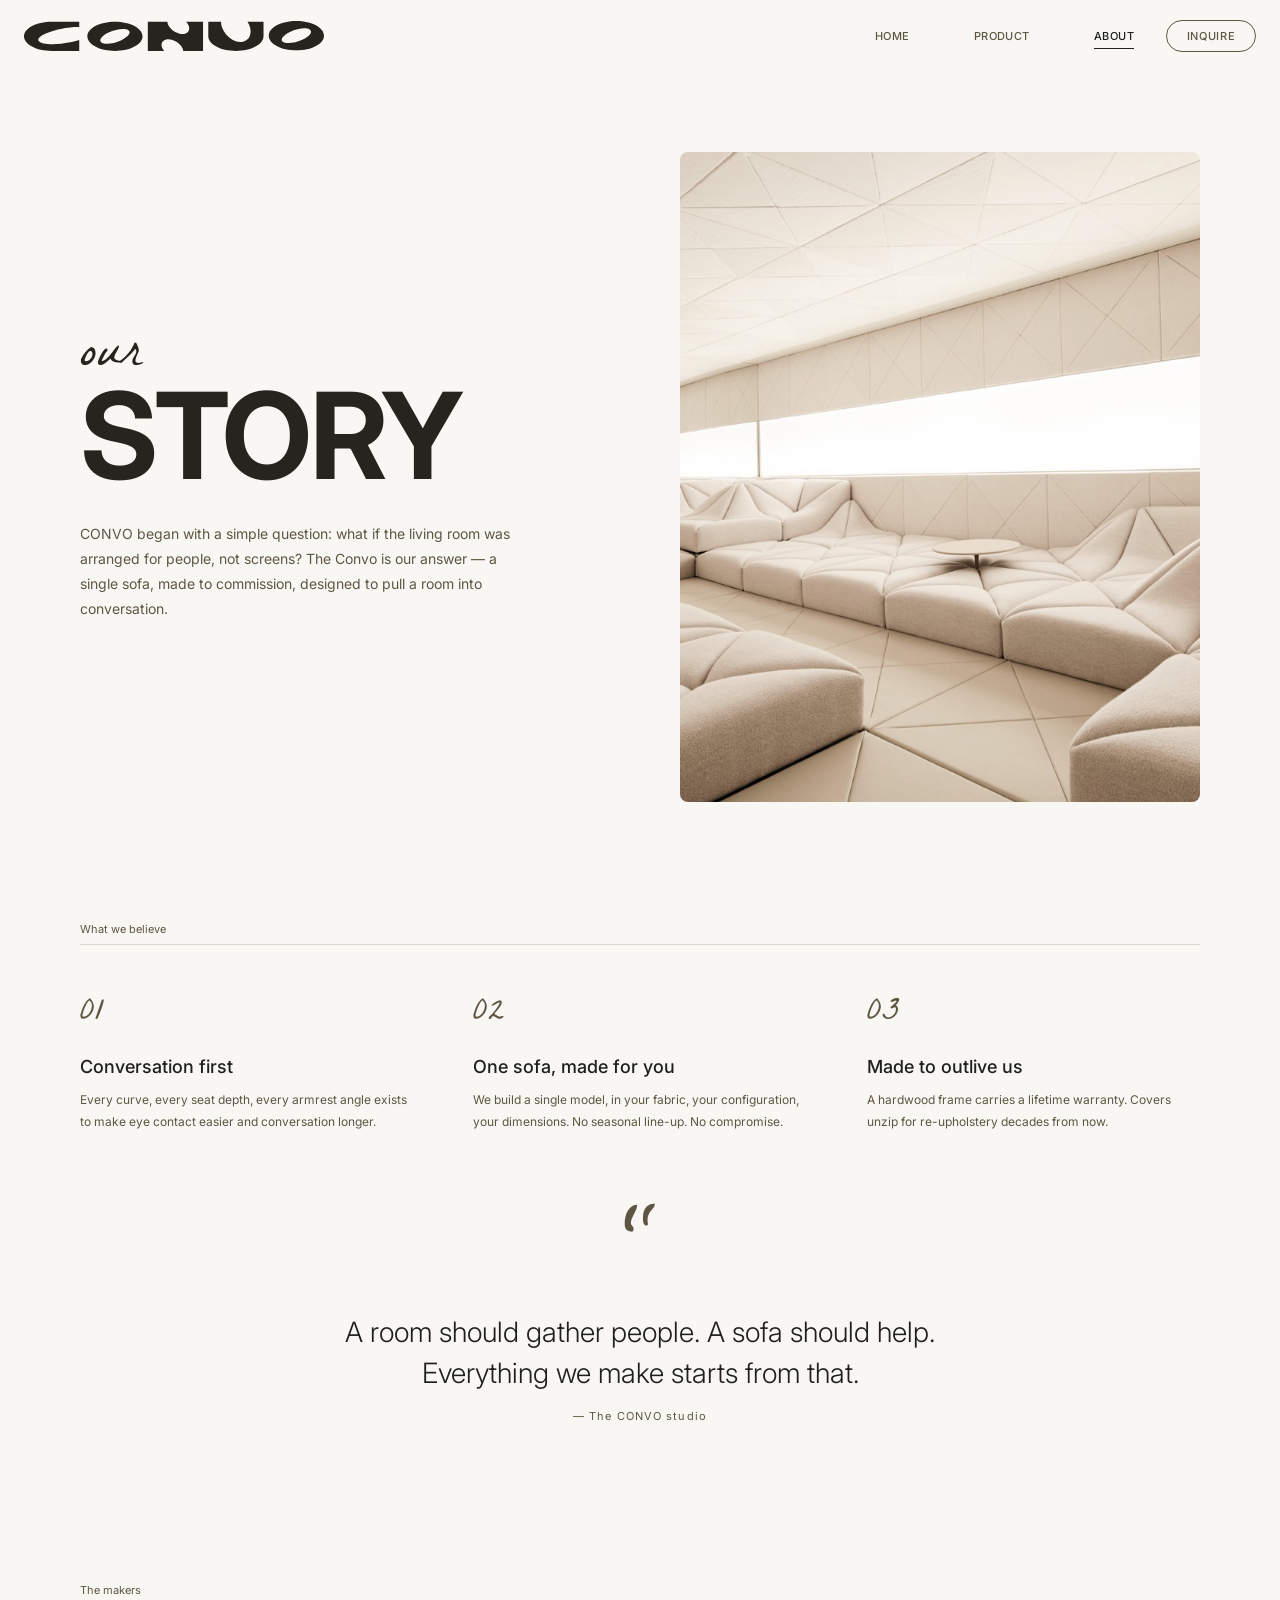
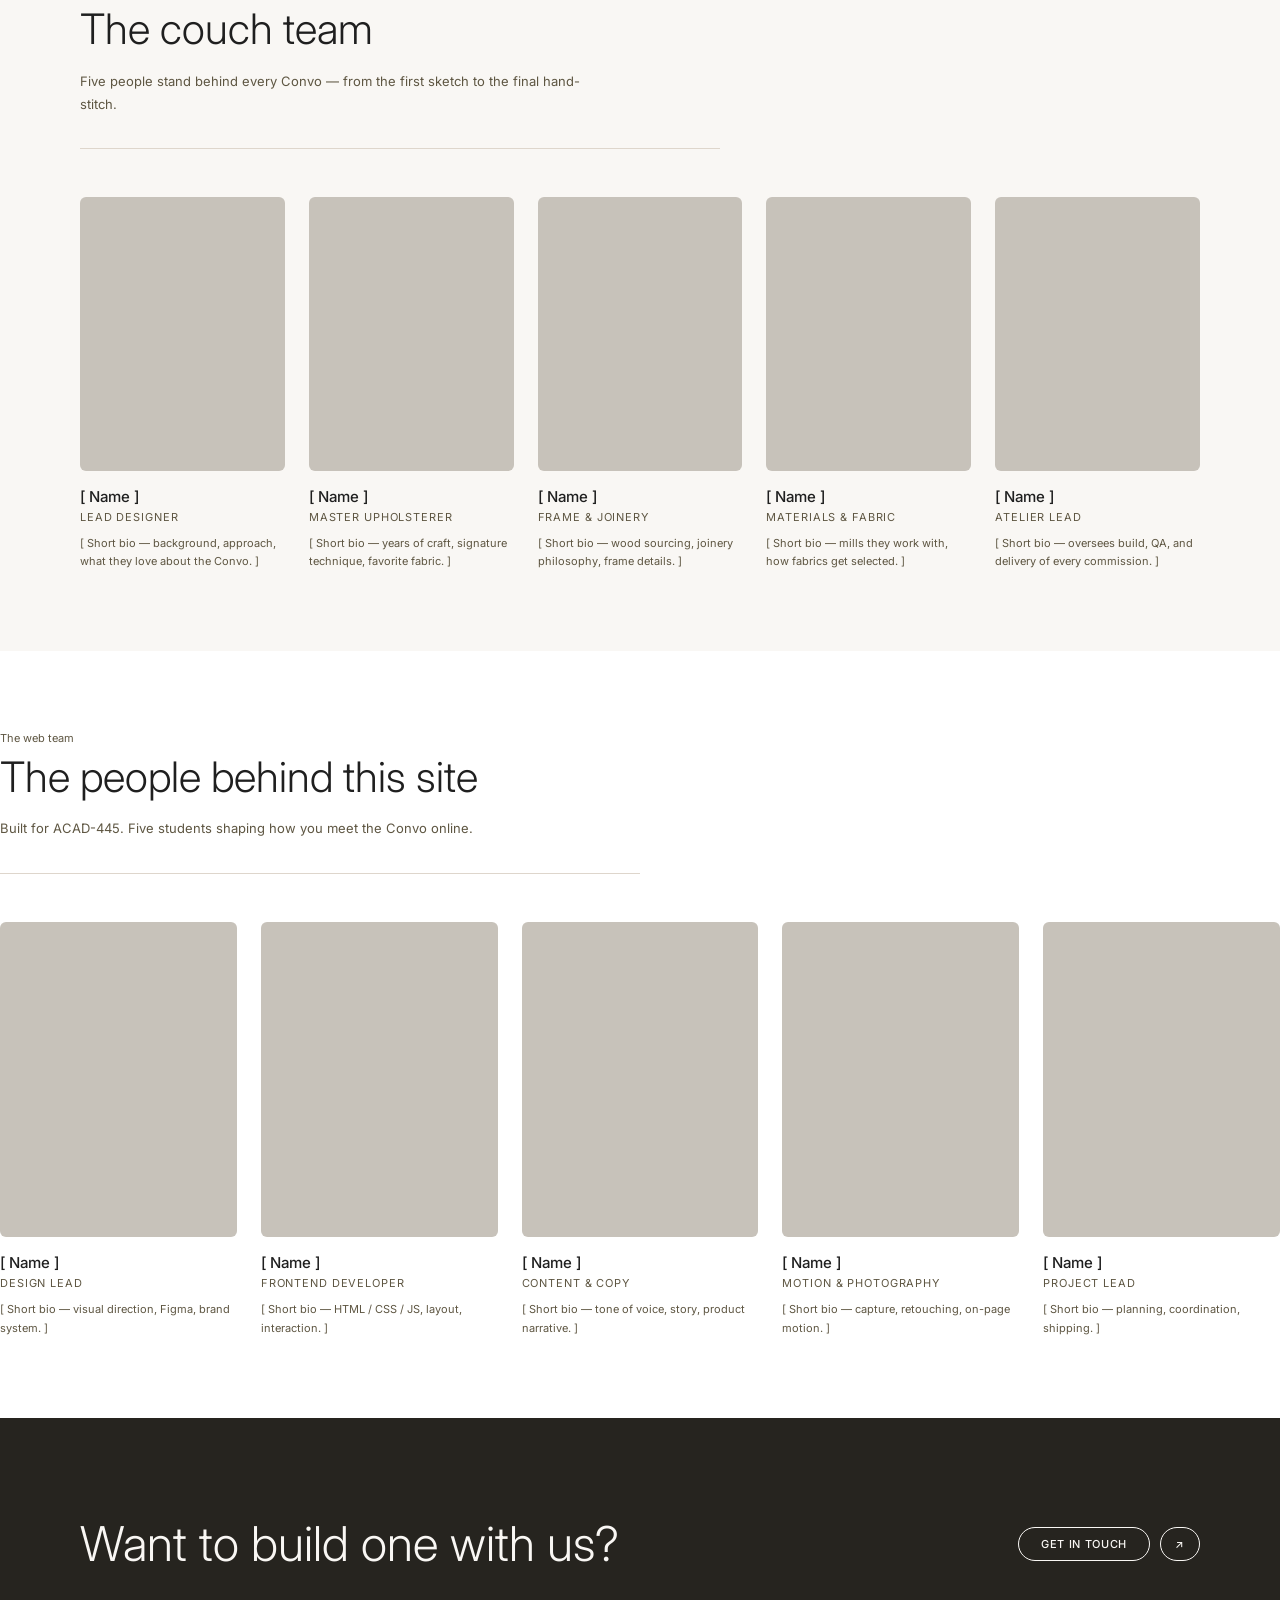
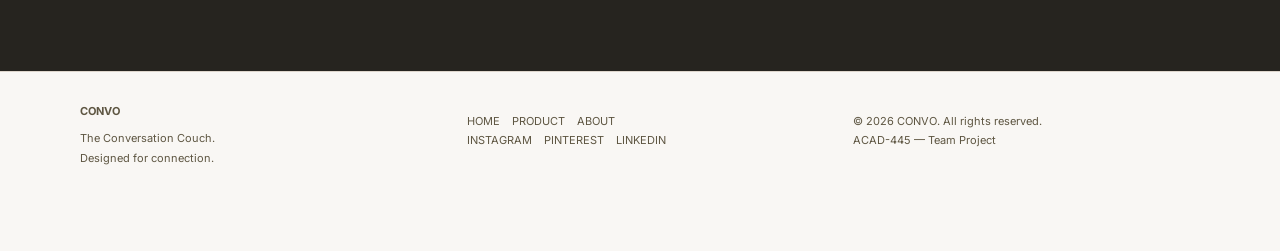
==== about.html @ 3b3cce74 "v1 of Convo website Version 1 of convo couch website. Currently using place holder images and 3d mod" ====
<!DOCTYPE html>
<html lang="en">
  <head>
    <meta charset="UTF-8" />
    <meta name="viewport" content="width=device-width, initial-scale=1.0" />
    <title>CONVO — About</title>
    <link rel="preconnect" href="https://fonts.googleapis.com" />
    <link rel="preconnect" href="https://fonts.gstatic.com" crossorigin />
    <link
      href="https://fonts.googleapis.com/css2?family=Inter:wght@300;400;500;700&family=La+Belle+Aurore&display=swap"
      rel="stylesheet"
    />
    <link rel="stylesheet" href="main.css" />
  </head>
  <body>
    <!-- NAV -->
    <nav class="nav">
      <div class="nav__inner">
        <a class="nav__logo" href="index.html">
          <img src="assets/logo.svg" alt="CONVO" />
        </a>
        <ul class="nav__links">
          <li><a href="index.html">HOME</a></li>
          <li><a href="product.html">PRODUCT</a></li>
          <li><a href="about.html" class="is-active">ABOUT</a></li>
        </ul>
        <a class="btn btn--pill nav__cta" href="contact.html">INQUIRE</a>
      </div>
    </nav>

    <!-- ABOUT HERO -->
    <header class="about-hero">
      <div class="about-hero__text">
        <p class="hero__eyebrow">our</p>
        <h1 class="about-hero__title">STORY</h1>
        <p class="about-hero__lede">
          CONVO began with a simple question: what if the living room was
          arranged for people, not screens? The Convo is our answer — a single
          sofa, made to commission, designed to pull a room into conversation.
        </p>
      </div>
      <div class="about-hero__image">
        <img src="assets/image9.png" alt="The Convo in a studio setting" />
      </div>
    </header>

    <!-- PILLARS -->
    <section class="pillars">
      <p class="details__eyebrow">What we believe</p>
      <div class="mission__rule"></div>
      <div class="pillars__grid">
        <div class="pillar">
          <p class="feature__num">01</p>
          <h3 class="pillar__title">Conversation first</h3>
          <p class="pillar__body">
            Every curve, every seat depth, every armrest angle exists to make
            eye contact easier and conversation longer.
          </p>
        </div>
        <div class="pillar">
          <p class="feature__num">02</p>
          <h3 class="pillar__title">One sofa, made for you</h3>
          <p class="pillar__body">
            We build a single model, in your fabric, your configuration, your
            dimensions. No seasonal line-up. No compromise.
          </p>
        </div>
        <div class="pillar">
          <p class="feature__num">03</p>
          <h3 class="pillar__title">Made to outlive us</h3>
          <p class="pillar__body">
            A hardwood frame carries a lifetime warranty. Covers unzip for
            re-upholstery decades from now.
          </p>
        </div>
      </div>
    </section>

    <!-- MANIFESTO -->
    <section class="manifesto">
      <p class="manifesto__mark">"</p>
      <p class="manifesto__body">
        A room should gather people. A sofa should help.<br />
        Everything we make starts from that.
      </p>
      <p class="manifesto__attrib">— The CONVO studio</p>
    </section>

    <!-- TEAM: CRAFT -->
    <section class="team" id="team-craft">
      <div class="team__header">
        <p class="details__eyebrow">The makers</p>
        <h2 class="team__title">The couch team</h2>
        <p class="team__lede">
          Five people stand behind every Convo — from the first sketch to the
          final hand-stitch.
        </p>
        <div class="mission__rule"></div>
      </div>

      <div class="team__grid">
        <article class="member">
          <div class="member__photo" aria-hidden="true"></div>
          <h3 class="member__name">[ Name ]</h3>
          <p class="member__role">Lead Designer</p>
          <p class="member__bio">[ Short bio — background, approach, what they love about the Convo. ]</p>
        </article>
        <article class="member">
          <div class="member__photo" aria-hidden="true"></div>
          <h3 class="member__name">[ Name ]</h3>
          <p class="member__role">Master Upholsterer</p>
          <p class="member__bio">[ Short bio — years of craft, signature technique, favorite fabric. ]</p>
        </article>
        <article class="member">
          <div class="member__photo" aria-hidden="true"></div>
          <h3 class="member__name">[ Name ]</h3>
          <p class="member__role">Frame &amp; Joinery</p>
          <p class="member__bio">[ Short bio — wood sourcing, joinery philosophy, frame details. ]</p>
        </article>
        <article class="member">
          <div class="member__photo" aria-hidden="true"></div>
          <h3 class="member__name">[ Name ]</h3>
          <p class="member__role">Materials &amp; Fabric</p>
          <p class="member__bio">[ Short bio — mills they work with, how fabrics get selected. ]</p>
        </article>
        <article class="member">
          <div class="member__photo" aria-hidden="true"></div>
          <h3 class="member__name">[ Name ]</h3>
          <p class="member__role">Atelier Lead</p>
          <p class="member__bio">[ Short bio — oversees build, QA, and delivery of every commission. ]</p>
        </article>
      </div>
    </section>

    <!-- TEAM: WEB -->
    <section class="team team--alt" id="team-web">
      <div class="team__header">
        <p class="details__eyebrow">The web team</p>
        <h2 class="team__title">The people behind this site</h2>
        <p class="team__lede">
          Built for ACAD-445. Five students shaping how you meet the Convo
          online.
        </p>
        <div class="mission__rule"></div>
      </div>

      <div class="team__grid">
        <article class="member">
          <div class="member__photo" aria-hidden="true"></div>
          <h3 class="member__name">[ Name ]</h3>
          <p class="member__role">Design Lead</p>
          <p class="member__bio">[ Short bio — visual direction, Figma, brand system. ]</p>
        </article>
        <article class="member">
          <div class="member__photo" aria-hidden="true"></div>
          <h3 class="member__name">[ Name ]</h3>
          <p class="member__role">Frontend Developer</p>
          <p class="member__bio">[ Short bio — HTML / CSS / JS, layout, interaction. ]</p>
        </article>
        <article class="member">
          <div class="member__photo" aria-hidden="true"></div>
          <h3 class="member__name">[ Name ]</h3>
          <p class="member__role">Content &amp; Copy</p>
          <p class="member__bio">[ Short bio — tone of voice, story, product narrative. ]</p>
        </article>
        <article class="member">
          <div class="member__photo" aria-hidden="true"></div>
          <h3 class="member__name">[ Name ]</h3>
          <p class="member__role">Motion &amp; Photography</p>
          <p class="member__bio">[ Short bio — capture, retouching, on-page motion. ]</p>
        </article>
        <article class="member">
          <div class="member__photo" aria-hidden="true"></div>
          <h3 class="member__name">[ Name ]</h3>
          <p class="member__role">Project Lead</p>
          <p class="member__bio">[ Short bio — planning, coordination, shipping. ]</p>
        </article>
      </div>
    </section>

    <!-- CLOSING CTA -->
    <section class="closing">
      <h2 class="closing__title">
        Want to build one with us?
      </h2>
      <div class="closing__actions">
        <a class="btn btn--pill" href="contact.html">GET IN TOUCH</a>
        <a class="btn btn--pill btn--icon" href="contact.html">↗</a>
      </div>
    </section>

    <!-- FOOTER -->
    <footer class="footer">
      <div class="footer__col">
        <p class="footer__brand">CONVO</p>
        <p class="footer__tag">
          The Conversation Couch.<br />Designed for connection.
        </p>
      </div>
      <div class="footer__col footer__col--links">
        <p><a href="index.html">HOME</a> &nbsp;&nbsp; <a href="product.html">PRODUCT</a> &nbsp;&nbsp; <a href="about.html">ABOUT</a></p>
        <p>INSTAGRAM &nbsp;&nbsp; PINTEREST &nbsp;&nbsp; LINKEDIN</p>
      </div>
      <div class="footer__col footer__col--meta">
        <p>© 2026 CONVO. All rights reserved.</p>
        <p>ACAD-445 — Team Project</p>
      </div>
    </footer>
  </body>
</html>
---- main.css ----
:root {
  --bg: #f9f7f4;
  --ink: #1f1f1f;
  --ink-dark: #26241f;
  --muted: #5e5642;
  --line: #ded6cc;
  --placeholder: #c7c2ba;
  --grey: #8e8e8e;
}

* {
  box-sizing: border-box;
  margin: 0;
  padding: 0;
}

html,
body {
  background: var(--bg);
  color: var(--ink);
  font-family: "Inter", system-ui, -apple-system, sans-serif;
  -webkit-font-smoothing: antialiased;
}

a {
  color: inherit;
  text-decoration: none;
}

img {
  display: block;
  max-width: 100%;
}

/* =============== NAV =============== */
.nav {
  position: sticky;
  top: 0;
  z-index: 50;
  background: var(--bg);
  height: 72px;
}
.nav__inner {
  max-width: 1440px;
  height: 100%;
  margin: 0 auto;
  padding: 0 24px;
  display: flex;
  align-items: center;
  gap: 32px;
}
.nav__logo img {
  height: 30px;
  width: auto;
}
.nav__links {
  list-style: none;
  display: flex;
  gap: 64px;
  margin-left: auto;
  font-size: 11px;
  font-weight: 500;
  color: var(--muted);
  letter-spacing: 0.04em;
}
.nav__links a:hover {
  color: var(--ink);
}

/* =============== BUTTONS =============== */
.btn {
  display: inline-flex;
  align-items: center;
  justify-content: center;
  font-size: 11px;
  font-weight: 500;
  letter-spacing: 0.06em;
  cursor: pointer;
  border: 1px solid var(--muted);
  background: var(--bg);
  color: var(--muted);
  padding: 10px 22px;
  border-radius: 999px;
  transition: background 0.2s, color 0.2s;
}
.btn:hover {
  background: var(--muted);
  color: var(--bg);
}
.btn--pill {
  height: 34px;
}
.btn--dark {
  background: var(--ink-dark);
  color: var(--bg);
  border-color: var(--bg);
  height: 36px;
  min-width: 130px;
}
.btn--dark:hover {
  background: var(--muted);
  color: var(--bg);
}
.btn--icon {
  width: 40px;
  padding: 0;
}
.nav__cta {
  height: 32px;
  width: 90px;
}
.nav__cta.is-active {
  background: var(--ink-dark);
  color: var(--bg);
  border-color: var(--ink-dark);
}

/* =============== HERO =============== */
.hero {
  position: relative;
  height: 680px;
  overflow: hidden;
  border-bottom: 13px solid var(--ink-dark);
}
.hero__bg {
  position: absolute;
  inset: 0;
  width: 100%;
  height: 100%;
  object-fit: cover;
  object-position: center 60%;
  z-index: 0;
}
.hero__content {
  position: relative;
  z-index: 1;
  max-width: 1440px;
  margin: 0 auto;
  padding: 210px 180px 0;
}
.hero__eyebrow {
  font-family: "La Belle Aurore", cursive;
  font-size: 50px;
  color: var(--ink-dark);
  line-height: 1;
  margin-bottom: -4px;
}
.hero__title {
  font-size: 80px;
  font-weight: 700;
  line-height: 1;
  color: var(--ink-dark);
  letter-spacing: -0.01em;
  margin-bottom: 30px;
}

/* =============== INTRO =============== */
.intro {
  padding: 80px 20px 40px;
  text-align: center;
}
.intro__mark {
  width: 60px;
  height: 60px;
  border: 1px solid var(--muted);
  border-radius: 999px;
  margin: 0 auto 22px;
  display: flex;
  align-items: center;
  justify-content: center;
  font-family: "Inter", sans-serif;
  font-weight: 300;
  font-size: 24px;
  color: var(--muted);
}
.intro__copy {
  font-size: 12px;
  color: var(--muted);
  line-height: 1.7;
  letter-spacing: 0.02em;
  margin-bottom: 40px;
}
.intro__tags {
  display: flex;
  justify-content: center;
  gap: 20px;
  margin-bottom: 50px;
}
.pill {
  display: inline-flex;
  align-items: center;
  justify-content: center;
  min-width: 120px;
  height: 34px;
  border: 1px solid var(--muted);
  border-radius: 18px;
  font-size: 11px;
  font-weight: 500;
  color: var(--muted);
  letter-spacing: 0.06em;
}
.intro__heading {
  font-weight: 300;
  font-size: 24px;
  color: var(--ink);
  margin-bottom: 14px;
}
.intro__sub {
  font-size: 11px;
  color: var(--muted);
  line-height: 1.7;
}

/* =============== CAROUSEL =============== */
.carousel {
  position: relative;
  max-width: 1440px;
  margin: 60px auto 0;
  padding: 0 80px;
  display: flex;
  align-items: center;
  justify-content: center;
}
.carousel__track {
  display: flex;
  align-items: center;
  justify-content: center;
  gap: 24px;
  width: 100%;
}
.card {
  background: #fff;
  border-radius: 8px;
  flex-shrink: 0;
  padding: 24px;
  position: relative;
}
.card--side {
  width: 430px;
}
.card--main {
  width: 560px;
  box-shadow: 0 4px 16px rgba(0, 0, 0, 0.12);
  z-index: 2;
  transform: translateY(-20px);
}
.card__image {
  background: var(--placeholder);
  border-radius: 4px;
  overflow: hidden;
  aspect-ratio: 472 / 240;
  margin-bottom: 32px;
}
.card--main .card__image {
  aspect-ratio: 614 / 312;
}
.card__image img {
  width: 100%;
  height: 100%;
  object-fit: cover;
}
.card__image--tan img {
  filter: sepia(0.2) hue-rotate(-10deg) saturate(0.7);
}
.card__title {
  font-size: 16px;
  font-weight: 500;
  color: var(--ink);
  margin-bottom: 6px;
}
.card--main .card__title {
  font-size: 20px;
}
.card__meta {
  font-size: 11px;
  color: var(--muted);
  margin-top: 4px;
}
.card--main .card__meta {
  font-size: 14px;
}
.card__link {
  display: block;
  color: inherit;
}
.card__link:hover .card__title { color: var(--muted); }
.card__dots {
  position: absolute;
  bottom: 24px;
  left: 50%;
  transform: translateX(-50%);
  display: flex;
  gap: 6px;
}
.dot {
  width: 6px;
  height: 6px;
  border-radius: 999px;
  background: #d5cfc5;
}
.dot--active {
  background: var(--muted);
}

.carousel__arrow {
  position: absolute;
  top: 50%;
  transform: translateY(-50%);
  width: 48px;
  height: 48px;
  border-radius: 999px;
  background: var(--ink-dark);
  color: var(--bg);
  border: none;
  cursor: pointer;
  font-size: 16px;
  z-index: 5;
}
.carousel__arrow--left {
  left: 40px;
}
.carousel__arrow--right {
  right: 40px;
}
.carousel__arrow:hover {
  background: var(--muted);
}

/* =============== MISSION =============== */
.mission {
  max-width: 1440px;
  margin: 120px auto 0;
  padding: 0 80px;
}
.mission__eyebrow {
  font-size: 11px;
  color: var(--muted);
  margin-bottom: 8px;
}
.mission__rule {
  height: 1px;
  background: var(--line);
  margin-bottom: 40px;
}
.mission__grid {
  display: grid;
  grid-template-columns: 1fr 1fr;
  gap: 120px;
  align-items: start;
}
.mission__title {
  font-size: 42px;
  font-weight: 300;
  color: var(--ink);
  line-height: 1.15;
  margin-bottom: 40px;
}
.mission__body {
  font-size: 12px;
  color: var(--muted);
  line-height: 1.8;
  max-width: 450px;
  margin-bottom: 40px;
}
.mission__actions {
  display: flex;
  gap: 10px;
}
.mission__right {
  text-align: right;
  display: flex;
  flex-direction: column;
  gap: 40px;
  padding-top: 30px;
}
.mission__quote {
  font-size: 12px;
  color: var(--muted);
  line-height: 1.8;
  letter-spacing: 0.02em;
}
.mission__quote--small {
  font-size: 11px;
}

/* =============== THUMBS =============== */
.thumbs {
  display: flex;
  gap: 20px;
  justify-content: center;
  margin-top: 80px;
}
.thumb {
  width: 300px;
  height: 200px;
  border-radius: 3px;
  background: var(--placeholder);
  overflow: hidden;
}
.thumb img {
  width: 100%;
  height: 100%;
  object-fit: cover;
}

/* =============== UNIQUE =============== */
.unique {
  max-width: 1440px;
  margin: 140px auto 0;
  padding: 0 88px 120px;
}
.unique__title {
  font-size: 72px;
  font-weight: 700;
  line-height: 1.05;
  color: var(--ink);
  margin-bottom: 40px;
}
.unique__line {
  display: block;
}
.unique__line--2 {
  padding-left: 60px;
}
.unique__line--3 {
  padding-left: 160px;
}
.unique__eyebrow {
  font-size: 24px;
  font-weight: 300;
  color: var(--ink);
  margin-bottom: 24px;
  padding-left: 8px;
}
.unique__grid {
  display: grid;
  grid-template-columns: repeat(12, 1fr);
  grid-auto-rows: 140px;
  gap: 16px;
}
.tile {
  background: var(--grey);
  border-radius: 10px;
}
.tile--a {
  grid-column: 1 / span 4;
  grid-row: 1 / span 2;
}
.tile--b {
  grid-column: 5 / span 4;
  grid-row: 2 / span 2;
}
.tile--c {
  grid-column: 9 / span 4;
  grid-row: 1 / span 2;
}
.tile--d {
  grid-column: 1 / span 3;
  grid-row: 3 / span 2;
}
.tile--e {
  grid-column: 9 / span 4;
  grid-row: 3 / span 2;
}
.tile--f {
  grid-column: 4 / span 4;
  grid-row: 4 / span 1;
  background: var(--bg);
  border: 1px solid var(--muted);
}
.tile--g {
  grid-column: 4 / span 2;
  grid-row: 1 / span 1;
  background: var(--bg);
  border: 1px solid var(--muted);
}

/* =============== FOOTER =============== */
.footer {
  background: var(--bg);
  padding: 30px 80px;
  display: grid;
  grid-template-columns: 1fr 1fr 1fr;
  gap: 40px;
  min-height: 180px;
  border-top: 1px solid var(--line);
  align-items: start;
}
.footer__brand {
  font-size: 18px;
  font-weight: 700;
  color: var(--ink);
  margin-bottom: 8px;
}
.footer__tag,
.footer__col p {
  font-size: 11px;
  color: var(--muted);
  line-height: 1.8;
}
.footer__col--links {
  padding-top: 10px;
}
.footer__col--meta {
  padding-top: 10px;
  text-align: left;
}

/* =============== SHARED LINK STATES =============== */
.nav__links a.is-active {
  position: relative;
  color: var(--ink);
}
.nav__links a.is-active::after {
  content: "";
  position: absolute;
  left: 0;
  right: 0;
  bottom: -6px;
  height: 1px;
  background: var(--ink);
}

/* =============== BREADCRUMB =============== */
.breadcrumb {
  max-width: 1440px;
  margin: 0 auto;
  padding: 24px 80px 0;
  font-size: 11px;
  color: var(--muted);
  letter-spacing: 0.06em;
}
.breadcrumb a:hover { color: var(--ink); }
.breadcrumb span { margin: 0 8px; }
.breadcrumb .is-current { color: var(--ink); }

/* =============== PRODUCT PAGE =============== */
.product {
  max-width: 1440px;
  margin: 0 auto;
  padding: 40px 80px 80px;
  display: grid;
  grid-template-columns: 1.3fr 1fr;
  gap: 60px;
  align-items: start;
}
.product__gallery {
  position: sticky;
  top: 96px;
}
.product__main {
  background: var(--placeholder);
  border-radius: 8px;
  overflow: hidden;
  aspect-ratio: 4 / 3;
  margin-bottom: 16px;
}
.product__main img {
  width: 100%;
  height: 100%;
  object-fit: cover;
}
.product__thumbs {
  display: grid;
  grid-template-columns: repeat(4, 1fr);
  gap: 12px;
}
.pthumb {
  background: var(--placeholder);
  border: 2px solid transparent;
  border-radius: 6px;
  overflow: hidden;
  padding: 0;
  aspect-ratio: 1;
  cursor: pointer;
}
.pthumb img {
  width: 100%;
  height: 100%;
  object-fit: cover;
}
.pthumb.is-active {
  border-color: var(--muted);
}

.product__info {
  padding-top: 20px;
}
.product__eyebrow {
  font-size: 11px;
  letter-spacing: 0.12em;
  color: var(--muted);
  margin-bottom: 16px;
}
.product__title {
  font-size: 56px;
  font-weight: 700;
  color: var(--ink-dark);
  line-height: 1;
  margin-bottom: 8px;
}
.product__sub {
  font-size: 14px;
  color: var(--muted);
  margin-bottom: 12px;
}
.product__price {
  font-size: 20px;
  color: var(--ink);
  font-weight: 500;
  margin-bottom: 24px;
}
.product__rule {
  height: 1px;
  background: var(--line);
  margin-bottom: 28px;
}
.product__field {
  margin-bottom: 28px;
}
.product__label {
  font-size: 10px;
  letter-spacing: 0.12em;
  color: var(--muted);
  margin-bottom: 12px;
}
.product__value {
  font-size: 12px;
  color: var(--ink);
  margin-top: 10px;
}

.swatches {
  display: flex;
  gap: 10px;
}
.swatch {
  width: 30px;
  height: 30px;
  border-radius: 999px;
  border: 2px solid transparent;
  padding: 0;
  cursor: pointer;
  box-shadow: inset 0 0 0 1px rgba(0, 0, 0, 0.08);
}
.swatch.is-active {
  border-color: var(--muted);
  outline: 2px solid var(--bg);
  outline-offset: -5px;
}

.configs {
  display: flex;
  flex-wrap: wrap;
  gap: 8px;
}
.config-btn {
  padding: 8px 16px;
  border-radius: 18px;
  border: 1px solid var(--muted);
  background: var(--bg);
  color: var(--muted);
  font-size: 11px;
  font-weight: 500;
  letter-spacing: 0.06em;
  cursor: pointer;
  font-family: inherit;
}
.config-btn:hover {
  background: var(--line);
}
.config-btn.is-active {
  background: var(--ink-dark);
  color: var(--bg);
  border-color: var(--ink-dark);
}

.product__hint {
  font-size: 11px;
  color: var(--muted);
  line-height: 1.7;
  margin-bottom: 14px;
  max-width: 380px;
}
.module-custom {
  margin-top: 14px;
  padding: 16px;
  background: var(--bg);
  border: 1px solid var(--line);
  border-radius: 8px;
}
.module-custom input[type="number"] {
  display: block;
  width: 100px;
  margin: 8px 0 12px;
  padding: 8px 10px;
  font-family: inherit;
  font-size: 14px;
  color: var(--ink);
  background: #fff;
  border: 1px solid var(--muted);
  border-radius: 6px;
  outline: none;
}
.module-custom input[type="number"]:focus {
  border-color: var(--ink-dark);
}
.module-custom .product__hint {
  margin-bottom: 0;
}

.module-preview {
  display: flex;
  gap: 4px;
  margin-top: 16px;
  padding: 18px 16px;
  background: var(--bg);
  border: 1px solid var(--line);
  border-radius: 8px;
  min-height: 56px;
  align-items: flex-end;
  flex-wrap: wrap;
}
.module-unit {
  width: 28px;
  height: 32px;
  background: var(--ink-dark);
  border-radius: 8px 8px 4px 4px;
  position: relative;
}
.module-unit::before {
  content: "";
  position: absolute;
  top: 4px;
  left: 3px;
  right: 3px;
  height: 10px;
  background: var(--muted);
  border-radius: 6px 6px 2px 2px;
}

.product__cta {
  display: flex;
  gap: 10px;
  margin: 32px 0 16px;
}
.btn--wide {
  flex: 1;
  min-width: 0;
  height: 44px;
  font-size: 12px;
}
.product__note {
  font-size: 11px;
  color: var(--muted);
  line-height: 1.7;
}
#favBtn.is-faved {
  background: var(--muted);
  color: var(--bg);
}

/* =============== 3D VIEWER =============== */
.viewer3d {
  max-width: 1440px;
  margin: 0 auto;
  padding: 40px 80px 40px;
}
.viewer3d__header {
  max-width: 560px;
  margin-bottom: 24px;
}
.viewer3d__title {
  font-size: 36px;
  font-weight: 300;
  color: var(--ink);
  line-height: 1.15;
  margin: 8px 0 12px;
}
.viewer3d__body {
  font-size: 13px;
  color: var(--muted);
  line-height: 1.8;
}
.viewer3d__stage {
  width: 100%;
  height: 560px;
  background: linear-gradient(180deg, #eeeae2 0%, #dcd5c9 100%);
  border-radius: 12px;
  --poster-color: transparent;
}
.viewer3d__ar {
  position: absolute;
  bottom: 20px;
  right: 20px;
  background: var(--ink-dark);
  color: var(--bg);
  border-color: var(--ink-dark);
}
.viewer3d__stage-wrap {
  position: relative;
}
.viewer3d__controls {
  position: absolute;
  left: 20px;
  bottom: 20px;
  right: 20px;
  display: flex;
  align-items: flex-end;
  gap: 20px;
  flex-wrap: wrap;
  pointer-events: none;
}
.viewer3d__control {
  background: rgba(255, 255, 255, 0.92);
  backdrop-filter: blur(8px);
  -webkit-backdrop-filter: blur(8px);
  border-radius: 12px;
  padding: 12px 16px;
  box-shadow: 0 4px 18px rgba(0, 0, 0, 0.08);
  pointer-events: auto;
}
.viewer3d__control-label {
  font-size: 9px;
  letter-spacing: 0.14em;
  color: var(--muted);
  margin-bottom: 8px;
}
.viewer3d__swatches {
  display: flex;
  gap: 8px;
}
.swatch-3d {
  width: 24px;
  height: 24px;
  border-radius: 999px;
  border: 2px solid transparent;
  padding: 0;
  cursor: pointer;
  box-shadow: inset 0 0 0 1px rgba(0, 0, 0, 0.12);
  transition: transform 0.15s;
}
.swatch-3d:hover { transform: scale(1.08); }
.swatch-3d.is-active {
  border-color: var(--ink-dark);
  outline: 2px solid #fff;
  outline-offset: -5px;
}
.viewer3d__fabrics {
  display: flex;
  gap: 6px;
  flex-wrap: wrap;
}
.chip-3d {
  padding: 6px 12px;
  border-radius: 999px;
  border: 1px solid var(--muted);
  background: transparent;
  color: var(--muted);
  font-family: inherit;
  font-size: 10px;
  font-weight: 500;
  letter-spacing: 0.08em;
  cursor: pointer;
  transition: background 0.15s, color 0.15s;
}
.chip-3d:hover { background: var(--line); }
.chip-3d.is-active {
  background: var(--ink-dark);
  color: var(--bg);
  border-color: var(--ink-dark);
}
.chip-3d--reset {
  pointer-events: auto;
  background: rgba(255, 255, 255, 0.92);
  backdrop-filter: blur(8px);
  -webkit-backdrop-filter: blur(8px);
  margin-left: auto;
  box-shadow: 0 4px 18px rgba(0, 0, 0, 0.08);
  border: none;
  color: var(--ink-dark);
  padding: 10px 16px;
}
.chip-3d--reset:hover {
  background: #fff;
}

@media (max-width: 720px) {
  .viewer3d__controls {
    position: static;
    margin-top: 12px;
    flex-direction: column;
    align-items: stretch;
  }
  .chip-3d--reset { margin-left: 0; align-self: flex-start; }
}
.viewer3d__poster {
  width: 100%;
  height: 100%;
  display: flex;
  align-items: center;
  justify-content: center;
  font-size: 12px;
  letter-spacing: 0.1em;
  color: var(--muted);
  text-transform: uppercase;
}

@media (max-width: 1100px) {
  .viewer3d { padding: 24px; }
  .viewer3d__stage { height: 380px; }
}

/* =============== DETAILS =============== */
.details {
  max-width: 1440px;
  margin: 0 auto;
  padding: 80px 80px 40px;
}
.details__header { margin-bottom: 60px; }
.details__eyebrow {
  font-size: 11px;
  color: var(--muted);
  margin-bottom: 8px;
}
.details__grid {
  display: grid;
  grid-template-columns: 1fr 1fr;
  gap: 100px;
  align-items: start;
}
.details__title {
  font-size: 36px;
  font-weight: 300;
  color: var(--ink);
  line-height: 1.15;
  margin-bottom: 24px;
}
.details__body {
  font-size: 13px;
  color: var(--muted);
  line-height: 1.8;
  margin-bottom: 16px;
  max-width: 480px;
}
.specs__row {
  display: grid;
  grid-template-columns: 160px 1fr;
  gap: 24px;
  padding: 16px 0;
  border-top: 1px solid var(--line);
  font-size: 12px;
}
.specs__row:last-child { border-bottom: 1px solid var(--line); }
.specs__row dt {
  color: var(--muted);
  letter-spacing: 0.06em;
  text-transform: uppercase;
  font-size: 10px;
}
.specs__row dd {
  color: var(--ink);
}

/* =============== FEATURES =============== */
.features {
  max-width: 1440px;
  margin: 0 auto;
  padding: 60px 80px 100px;
  display: grid;
  grid-template-columns: repeat(3, 1fr);
  gap: 60px;
}
.feature__num {
  font-family: "La Belle Aurore", cursive;
  font-size: 32px;
  color: var(--muted);
  margin-bottom: 12px;
}
.feature__title {
  font-size: 18px;
  font-weight: 500;
  color: var(--ink);
  margin-bottom: 12px;
}
.feature__body {
  font-size: 12px;
  color: var(--muted);
  line-height: 1.8;
}

/* =============== CLOSING CTA =============== */
.closing {
  background: var(--ink-dark);
  color: var(--bg);
  padding: 100px 80px;
  display: flex;
  align-items: center;
  justify-content: space-between;
  gap: 40px;
  flex-wrap: wrap;
}
.closing__title {
  font-size: 48px;
  font-weight: 300;
  line-height: 1.1;
  color: var(--bg);
}
.closing__actions {
  display: flex;
  gap: 10px;
}
.closing .btn {
  background: transparent;
  color: var(--bg);
  border-color: var(--bg);
}
.closing .btn:hover {
  background: var(--bg);
  color: var(--ink-dark);
}

/* =============== ABOUT PAGE =============== */
.about-hero {
  max-width: 1440px;
  margin: 0 auto;
  padding: 80px 80px 40px;
  display: grid;
  grid-template-columns: 1fr 1fr;
  gap: 80px;
  align-items: center;
}
.about-hero__title {
  font-size: 120px;
  font-weight: 700;
  line-height: 0.95;
  color: var(--ink-dark);
  margin: 0 0 28px;
  letter-spacing: -0.02em;
}
.about-hero__lede {
  font-size: 14px;
  color: var(--muted);
  line-height: 1.8;
  max-width: 440px;
}
.about-hero__image {
  aspect-ratio: 4 / 5;
  background: var(--placeholder);
  border-radius: 8px;
  overflow: hidden;
}
.about-hero__image img {
  width: 100%;
  height: 100%;
  object-fit: cover;
}

.pillars {
  max-width: 1440px;
  margin: 0 auto;
  padding: 80px 80px 40px;
}
.pillars__grid {
  display: grid;
  grid-template-columns: repeat(3, 1fr);
  gap: 60px;
  margin-top: 40px;
}
.pillar__title {
  font-size: 18px;
  font-weight: 500;
  color: var(--ink);
  margin-bottom: 12px;
}
.pillar__body {
  font-size: 12px;
  color: var(--muted);
  line-height: 1.8;
}

.manifesto {
  max-width: 900px;
  margin: 80px auto;
  padding: 0 40px;
  text-align: center;
}
.manifesto__mark {
  font-family: "La Belle Aurore", cursive;
  font-size: 96px;
  line-height: 0.5;
  color: var(--muted);
  margin-bottom: 12px;
}
.manifesto__body {
  font-size: 28px;
  font-weight: 300;
  color: var(--ink);
  line-height: 1.45;
  margin-bottom: 16px;
}
.manifesto__attrib {
  font-size: 11px;
  color: var(--muted);
  letter-spacing: 0.1em;
}

.team {
  max-width: 1440px;
  margin: 0 auto;
  padding: 80px 80px;
}
.team--alt {
  background: #fff;
  max-width: none;
  padding-left: calc((100vw - 1280px) / 2);
  padding-right: calc((100vw - 1280px) / 2);
}
.team__header {
  margin-bottom: 48px;
  max-width: 640px;
}
.team__title {
  font-size: 42px;
  font-weight: 300;
  color: var(--ink);
  line-height: 1.15;
  margin: 8px 0 16px;
}
.team__lede {
  font-size: 13px;
  color: var(--muted);
  line-height: 1.8;
  margin-bottom: 32px;
  max-width: 520px;
}
.team__grid {
  display: grid;
  grid-template-columns: repeat(5, 1fr);
  gap: 24px;
}
.member {
  display: flex;
  flex-direction: column;
}
.member__photo {
  aspect-ratio: 3 / 4;
  background: var(--placeholder);
  border-radius: 6px;
  margin-bottom: 16px;
}
.member__name {
  font-size: 15px;
  font-weight: 500;
  color: var(--ink);
  margin-bottom: 4px;
}
.member__role {
  font-size: 11px;
  letter-spacing: 0.08em;
  color: var(--muted);
  text-transform: uppercase;
  margin-bottom: 10px;
}
.member__bio {
  font-size: 11px;
  color: var(--muted);
  line-height: 1.7;
}

/* =============== CONTACT PAGE =============== */
.contact {
  max-width: 1440px;
  margin: 0 auto;
  padding: 80px 80px 100px;
  display: grid;
  grid-template-columns: 1fr 1fr;
  gap: 80px;
  align-items: start;
}
.contact__title {
  font-size: 64px;
  font-weight: 700;
  line-height: 1;
  color: var(--ink-dark);
  margin: 8px 0 32px;
}
.contact__body {
  font-size: 13px;
  color: var(--muted);
  line-height: 1.8;
  max-width: 440px;
  margin-bottom: 40px;
}
.contact__meta {
  list-style: none;
  border-top: 1px solid var(--line);
}
.contact__meta li {
  display: grid;
  grid-template-columns: 80px 1fr;
  gap: 20px;
  padding: 16px 0;
  border-bottom: 1px solid var(--line);
  font-size: 12px;
}
.contact__meta span {
  color: var(--muted);
  text-transform: uppercase;
  letter-spacing: 0.08em;
  font-size: 10px;
  align-self: center;
}
.contact__meta a {
  color: var(--ink);
}
.contact__meta a:hover { color: var(--muted); }

.contact__form {
  background: #fff;
  border-radius: 12px;
  padding: 40px;
  display: flex;
  flex-direction: column;
  gap: 20px;
  box-shadow: 0 4px 24px rgba(0, 0, 0, 0.04);
}
.field {
  display: flex;
  flex-direction: column;
  gap: 6px;
}
.field label {
  font-size: 10px;
  letter-spacing: 0.12em;
  color: var(--muted);
}
.field input,
.field select,
.field textarea {
  font-family: inherit;
  font-size: 13px;
  color: var(--ink);
  background: transparent;
  border: none;
  border-bottom: 1px solid var(--line);
  padding: 8px 0;
  outline: none;
  resize: none;
}
.field input:focus,
.field select:focus,
.field textarea:focus {
  border-bottom-color: var(--ink-dark);
}
.form__status {
  font-size: 12px;
  margin-top: 8px;
}
.form__status--ok { color: #2e6b3b; }
.form__status--error { color: #9b3a3a; }

@media (max-width: 1100px) {
  .hero__content { padding: 180px 40px 0; }
  .hero__title { font-size: 56px; }
  .mission__grid { grid-template-columns: 1fr; gap: 40px; }
  .mission__right { text-align: left; }
  .carousel { padding: 0 20px; }
  .card--side { display: none; }
  .unique { padding: 0 24px 80px; }
  .unique__title { font-size: 48px; }
  .unique__line--2 { padding-left: 20px; }
  .unique__line--3 { padding-left: 60px; }
  .footer { grid-template-columns: 1fr; padding: 30px 24px; }
  .product { grid-template-columns: 1fr; padding: 24px; gap: 32px; }
  .product__gallery { position: static; }
  .details { padding: 40px 24px; }
  .details__grid { grid-template-columns: 1fr; gap: 40px; }
  .features { grid-template-columns: 1fr; padding: 40px 24px; gap: 40px; }
  .closing { padding: 60px 24px; }
  .closing__title { font-size: 32px; }
  .contact { grid-template-columns: 1fr; padding: 40px 24px; gap: 40px; }
  .contact__title { font-size: 44px; }
  .breadcrumb { padding: 16px 24px 0; }
  .about-hero { grid-template-columns: 1fr; padding: 40px 24px; gap: 32px; }
  .about-hero__title { font-size: 72px; }
  .pillars { padding: 40px 24px; }
  .pillars__grid { grid-template-columns: 1fr; gap: 32px; }
  .manifesto__body { font-size: 20px; }
  .team, .team--alt { padding: 60px 24px; }
  .team__grid { grid-template-columns: repeat(2, 1fr); gap: 20px; }
  .team__title { font-size: 32px; }
}
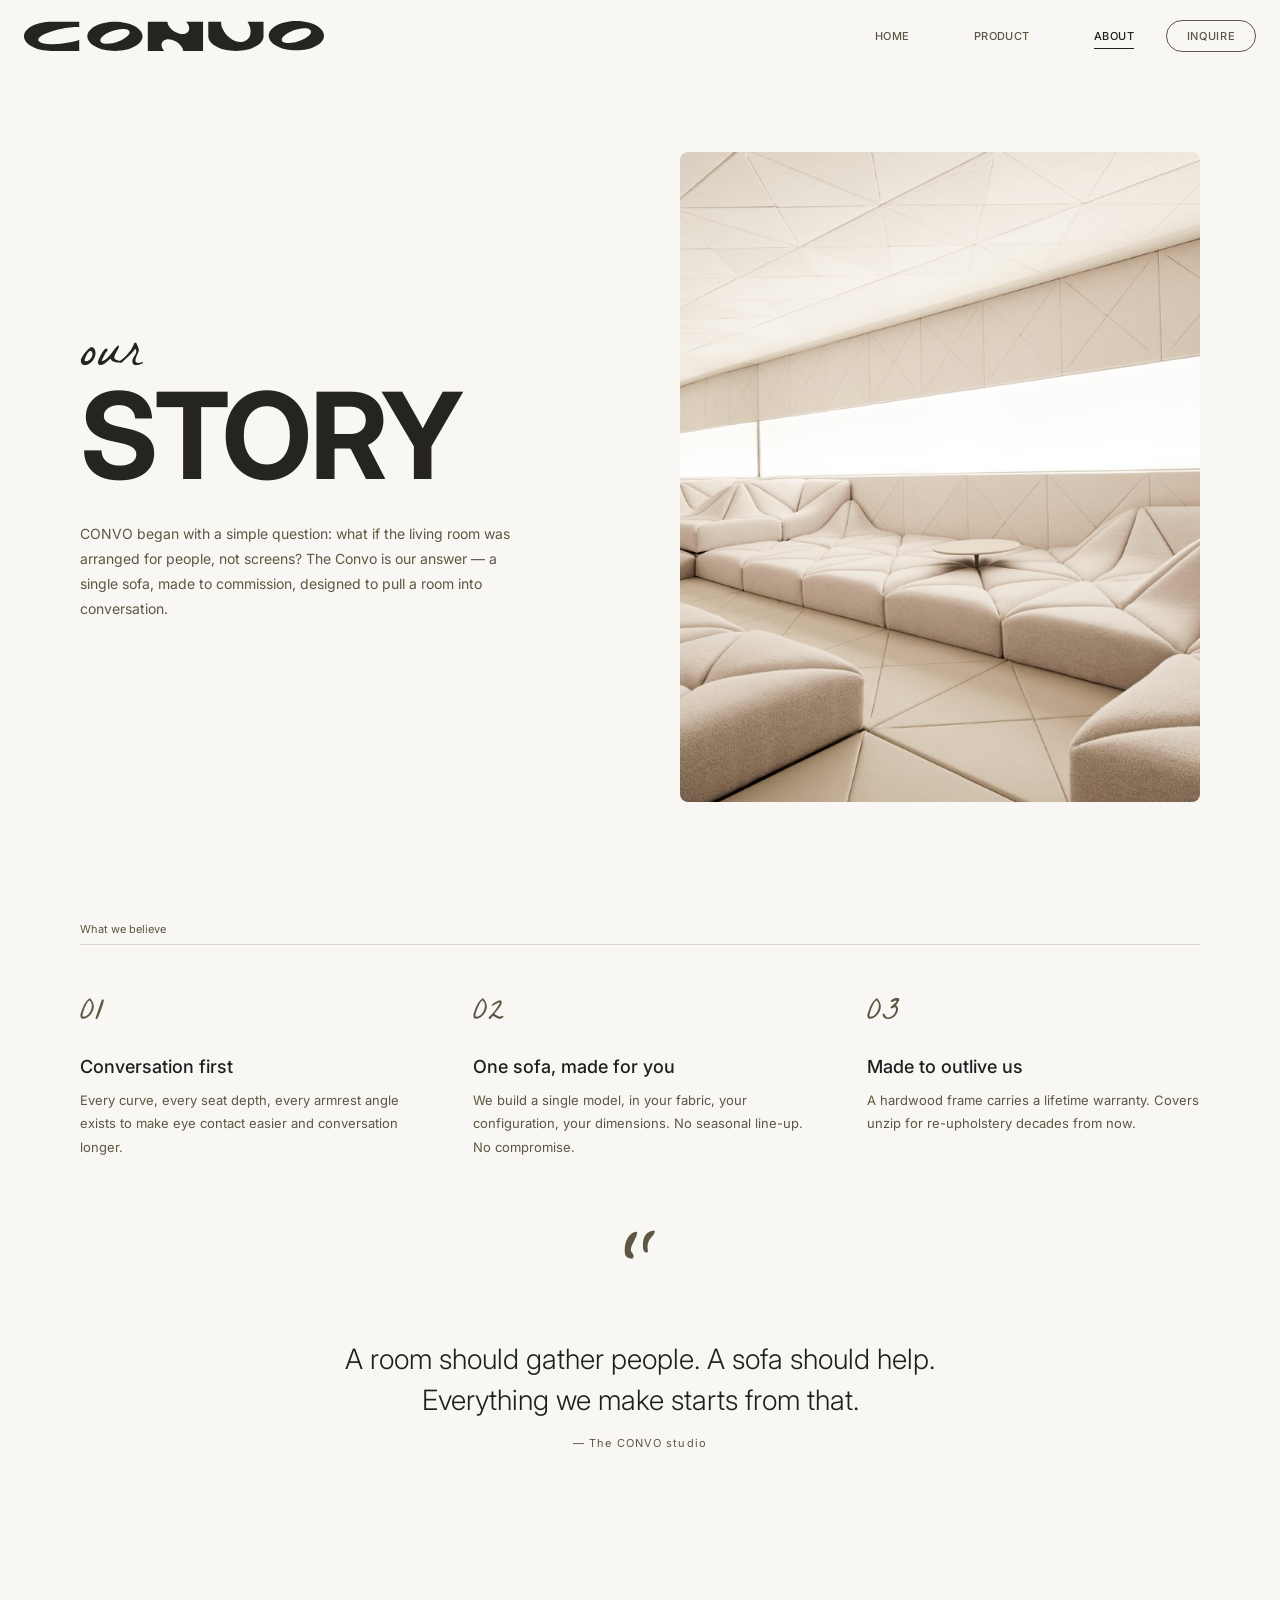
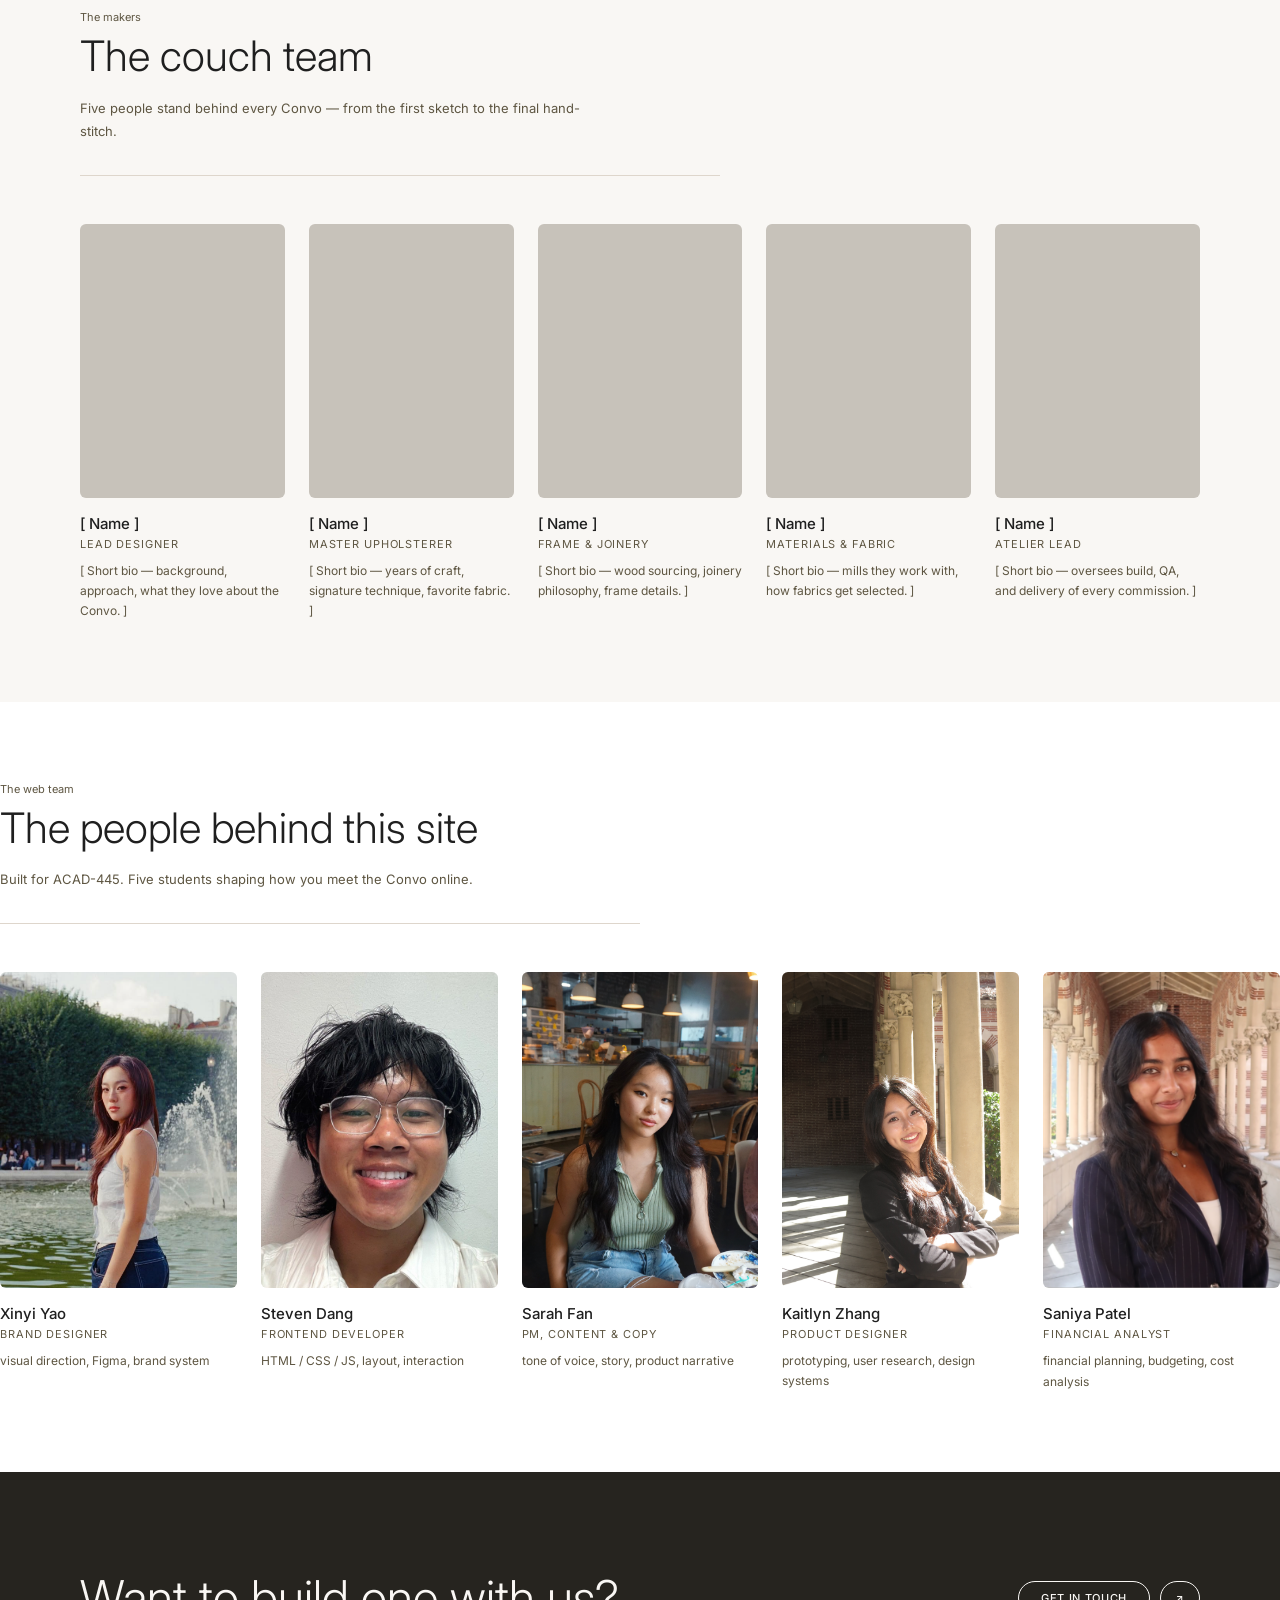
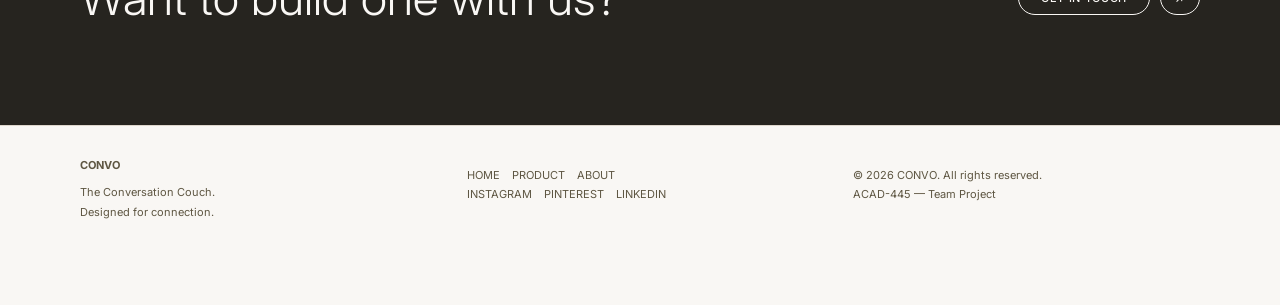
==== commit 549c6071: "Sarah changes - added team photos & info - added business page - changed pricing toggles - made colo" ====
--- a/about.html
+++ b/about.html
@@ -146,34 +146,34 @@
 
       <div class="team__grid">
         <article class="member">
-          <div class="member__photo" aria-hidden="true"></div>
-          <h3 class="member__name">[ Name ]</h3>
-          <p class="member__role">Design Lead</p>
-          <p class="member__bio">[ Short bio — visual direction, Figma, brand system. ]</p>
-        </article>
-        <article class="member">
-          <div class="member__photo" aria-hidden="true"></div>
-          <h3 class="member__name">[ Name ]</h3>
+          <div class="member__photo" aria-hidden="true" style="background-image: url('assets/Xinyi Yao.JPG');"></div>
+          <h3 class="member__name">Xinyi Yao</h3>
+          <p class="member__role">Brand Designer</p>
+          <p class="member__bio">visual direction, Figma, brand system</p>
+        </article>
+        <article class="member">
+          <div class="member__photo" aria-hidden="true" style="background-image: url('assets/Steven Dang.JPG');"></div>
+          <h3 class="member__name">Steven Dang</h3>
           <p class="member__role">Frontend Developer</p>
-          <p class="member__bio">[ Short bio — HTML / CSS / JS, layout, interaction. ]</p>
-        </article>
-        <article class="member">
-          <div class="member__photo" aria-hidden="true"></div>
-          <h3 class="member__name">[ Name ]</h3>
-          <p class="member__role">Content &amp; Copy</p>
-          <p class="member__bio">[ Short bio — tone of voice, story, product narrative. ]</p>
-        </article>
-        <article class="member">
-          <div class="member__photo" aria-hidden="true"></div>
-          <h3 class="member__name">[ Name ]</h3>
-          <p class="member__role">Motion &amp; Photography</p>
-          <p class="member__bio">[ Short bio — capture, retouching, on-page motion. ]</p>
-        </article>
-        <article class="member">
-          <div class="member__photo" aria-hidden="true"></div>
-          <h3 class="member__name">[ Name ]</h3>
-          <p class="member__role">Project Lead</p>
-          <p class="member__bio">[ Short bio — planning, coordination, shipping. ]</p>
+          <p class="member__bio">HTML / CSS / JS, layout, interaction</p>
+        </article>
+        <article class="member">
+          <div class="member__photo" aria-hidden="true" style="background-image: url('assets/Sarah Fan.JPG');"></div>
+          <h3 class="member__name">Sarah Fan</h3>
+          <p class="member__role">PM, Content &amp; Copy</p>
+          <p class="member__bio">tone of voice, story, product narrative</p>
+        </article>
+        <article class="member">
+          <div class="member__photo" aria-hidden="true" style="background-image: url('assets/Kaitlyn Zhang.JPG');"></div>
+          <h3 class="member__name">Kaitlyn Zhang</h3>
+          <p class="member__role">Product Designer</p>
+          <p class="member__bio">prototyping, user research, design systems</p>
+        </article>
+        <article class="member">
+          <div class="member__photo" aria-hidden="true" style="background-image: url('assets/Saniya Patel.JPG');"></div>
+          <h3 class="member__name">Saniya Patel</h3>
+          <p class="member__role">Financial Analyst</p>
+          <p class="member__bio">financial planning, budgeting, cost analysis</p>
         </article>
       </div>
     </section>
--- a/main.css
+++ b/main.css
@@ -130,6 +130,21 @@
   object-fit: cover;
   object-position: center 60%;
   z-index: 0;
+  pointer-events: none;
+}
+/* Subtle full-bleed scrim in case any frame of the video gets too bright
+   near the headline. Kept light so the video is still the main event. */
+.hero::before {
+  content: "";
+  position: absolute;
+  inset: 0;
+  z-index: 0;
+  background: linear-gradient(
+    90deg,
+    rgba(249, 247, 244, 0.35) 0%,
+    rgba(249, 247, 244, 0) 55%
+  );
+  pointer-events: none;
 }
 .hero__content {
   position: relative;
@@ -152,6 +167,42 @@
   color: var(--ink-dark);
   letter-spacing: -0.01em;
   margin-bottom: 30px;
+  cursor: default;
+}
+/* Each line sits in its own box so a dark fill can sweep behind it.
+   On hover the fill slides in from the left and the text flips to white. */
+.hero__title span {
+  display: inline-block;
+  position: relative;
+  padding: 6px 18px;
+  margin: 0 -18px;
+  color: var(--ink-dark);
+  transition: color 0.45s cubic-bezier(0.2, 0.8, 0.2, 1);
+  isolation: isolate;
+}
+.hero__title span::before {
+  content: "";
+  position: absolute;
+  inset: 0;
+  background: var(--ink-dark);
+  border-radius: 6px;
+  transform: scaleX(0);
+  transform-origin: left center;
+  transition: transform 0.65s cubic-bezier(0.77, 0, 0.18, 1);
+  z-index: -1;
+}
+.hero__title:hover span {
+  color: var(--bg);
+}
+.hero__title:hover span::before {
+  transform: scaleX(1);
+}
+/* Stagger the second line so the fill cascades downward. */
+.hero__title:hover span:nth-of-type(2) {
+  transition-delay: 0.12s;
+}
+.hero__title:hover span:nth-of-type(2)::before {
+  transition-delay: 0.12s;
 }
 
 /* =============== INTRO =============== */
@@ -206,7 +257,7 @@
   margin-bottom: 14px;
 }
 .intro__sub {
-  font-size: 11px;
+  font-size: 12px;
   color: var(--muted);
   line-height: 1.7;
 }
@@ -380,7 +431,7 @@
   letter-spacing: 0.02em;
 }
 .mission__quote--small {
-  font-size: 11px;
+  font-size: 12px;
 }
 
 /* =============== THUMBS =============== */
@@ -441,6 +492,13 @@
 .tile {
   background: var(--grey);
   border-radius: 10px;
+  overflow: hidden;
+}
+.tile img {
+  width: 100%;
+  height: 100%;
+  object-fit: cover;
+  display: block;
 }
 .tile--a {
   grid-column: 1 / span 4;
@@ -676,7 +734,7 @@
 }
 
 .product__hint {
-  font-size: 11px;
+  font-size: 12px;
   color: var(--muted);
   line-height: 1.7;
   margin-bottom: 14px;
@@ -751,7 +809,7 @@
   font-size: 12px;
 }
 .product__note {
-  font-size: 11px;
+  font-size: 12px;
   color: var(--muted);
   line-height: 1.7;
 }
@@ -984,9 +1042,105 @@
   margin-bottom: 12px;
 }
 .feature__body {
-  font-size: 12px;
+  font-size: 13px;
   color: var(--muted);
   line-height: 1.8;
+}
+
+/* =============== COMPETITIVE MATRIX =============== */
+.matrix {
+  max-width: 1440px;
+  margin: 0 auto;
+  padding: 80px 80px 40px;
+}
+.matrix__header {
+  margin-bottom: 40px;
+}
+.matrix__title {
+  font-size: 36px;
+  font-weight: 300;
+  color: var(--ink);
+  line-height: 1.15;
+  margin-top: 8px;
+}
+.matrix__scroll {
+  overflow-x: auto;
+  -webkit-overflow-scrolling: touch;
+}
+.matrix__table {
+  width: 100%;
+  min-width: 780px;
+  border-collapse: collapse;
+  font-size: 12px;
+}
+.matrix__table th,
+.matrix__table td {
+  padding: 14px 16px;
+  text-align: center;
+  border-bottom: 1px solid var(--line);
+  vertical-align: middle;
+}
+.matrix__table th {
+  font-size: 11px;
+  font-weight: 500;
+  letter-spacing: 0.08em;
+  color: var(--muted);
+  padding-bottom: 18px;
+  white-space: nowrap;
+}
+.matrix__feature-col {
+  width: 240px;
+}
+.matrix__feature {
+  text-align: left !important;
+  font-weight: 500;
+  color: var(--ink);
+  white-space: nowrap;
+}
+.matrix__highlight {
+  background: var(--ink-dark) !important;
+  color: var(--bg) !important;
+}
+thead .matrix__highlight {
+  font-size: 12px;
+  font-weight: 700;
+  letter-spacing: 0.06em;
+  border-radius: 8px 8px 0 0;
+}
+tbody tr:last-child .matrix__highlight {
+  border-radius: 0 0 8px 8px;
+}
+.matrix__check {
+  color: #3b8a58;
+  font-weight: 700;
+  font-size: 14px;
+}
+.matrix__highlight .matrix__check {
+  color: #7ddfaa;
+}
+.matrix__x {
+  color: #c7c2ba;
+  font-size: 14px;
+}
+.matrix__half {
+  font-size: 10px;
+  letter-spacing: 0.06em;
+  color: var(--muted);
+  text-transform: uppercase;
+}
+.matrix__highlight .matrix__half {
+  color: rgba(249, 247, 244, 0.6);
+}
+.matrix__note {
+  margin-top: 16px;
+  font-size: 10px;
+  color: var(--muted);
+  letter-spacing: 0.04em;
+}
+
+@media (max-width: 1100px) {
+  .matrix { padding: 40px 24px; }
+  .matrix__title { font-size: 28px; }
 }
 
 /* =============== CLOSING CTA =============== */
@@ -1074,7 +1228,7 @@
   margin-bottom: 12px;
 }
 .pillar__body {
-  font-size: 12px;
+  font-size: 13px;
   color: var(--muted);
   line-height: 1.8;
 }
@@ -1146,6 +1300,9 @@
 .member__photo {
   aspect-ratio: 3 / 4;
   background: var(--placeholder);
+  background-size: cover;
+  background-position: center;
+  background-repeat: no-repeat;
   border-radius: 6px;
   margin-bottom: 16px;
 }
@@ -1163,7 +1320,7 @@
   margin-bottom: 10px;
 }
 .member__bio {
-  font-size: 11px;
+  font-size: 12px;
   color: var(--muted);
   line-height: 1.7;
 }
@@ -1248,8 +1405,37 @@
   outline: none;
   resize: none;
 }
+/* Custom select: strip native chrome, add our own caret. */
+.field select {
+  appearance: none;
+  -webkit-appearance: none;
+  -moz-appearance: none;
+  padding: 10px 32px 10px 14px;
+  border: 1px solid var(--line);
+  border-radius: 999px;
+  background-color: var(--bg);
+  background-image: url("data:image/svg+xml;utf8,<svg xmlns='http://www.w3.org/2000/svg' width='12' height='8' viewBox='0 0 12 8' fill='none'><path d='M1 1L6 6L11 1' stroke='%235e5642' stroke-width='1.5' stroke-linecap='round' stroke-linejoin='round'/></svg>");
+  background-repeat: no-repeat;
+  background-position: right 14px center;
+  background-size: 12px 8px;
+  cursor: pointer;
+  letter-spacing: 0.02em;
+  transition: border-color 0.15s, background-color 0.15s;
+}
+.field select:hover {
+  border-color: var(--muted);
+}
+.field select:focus {
+  border-color: var(--ink-dark);
+  background-color: #fff;
+}
+.field select option {
+  font-family: inherit;
+  font-size: 13px;
+  color: var(--ink);
+  background: #fff;
+}
 .field input:focus,
-.field select:focus,
 .field textarea:focus {
   border-bottom-color: var(--ink-dark);
 }
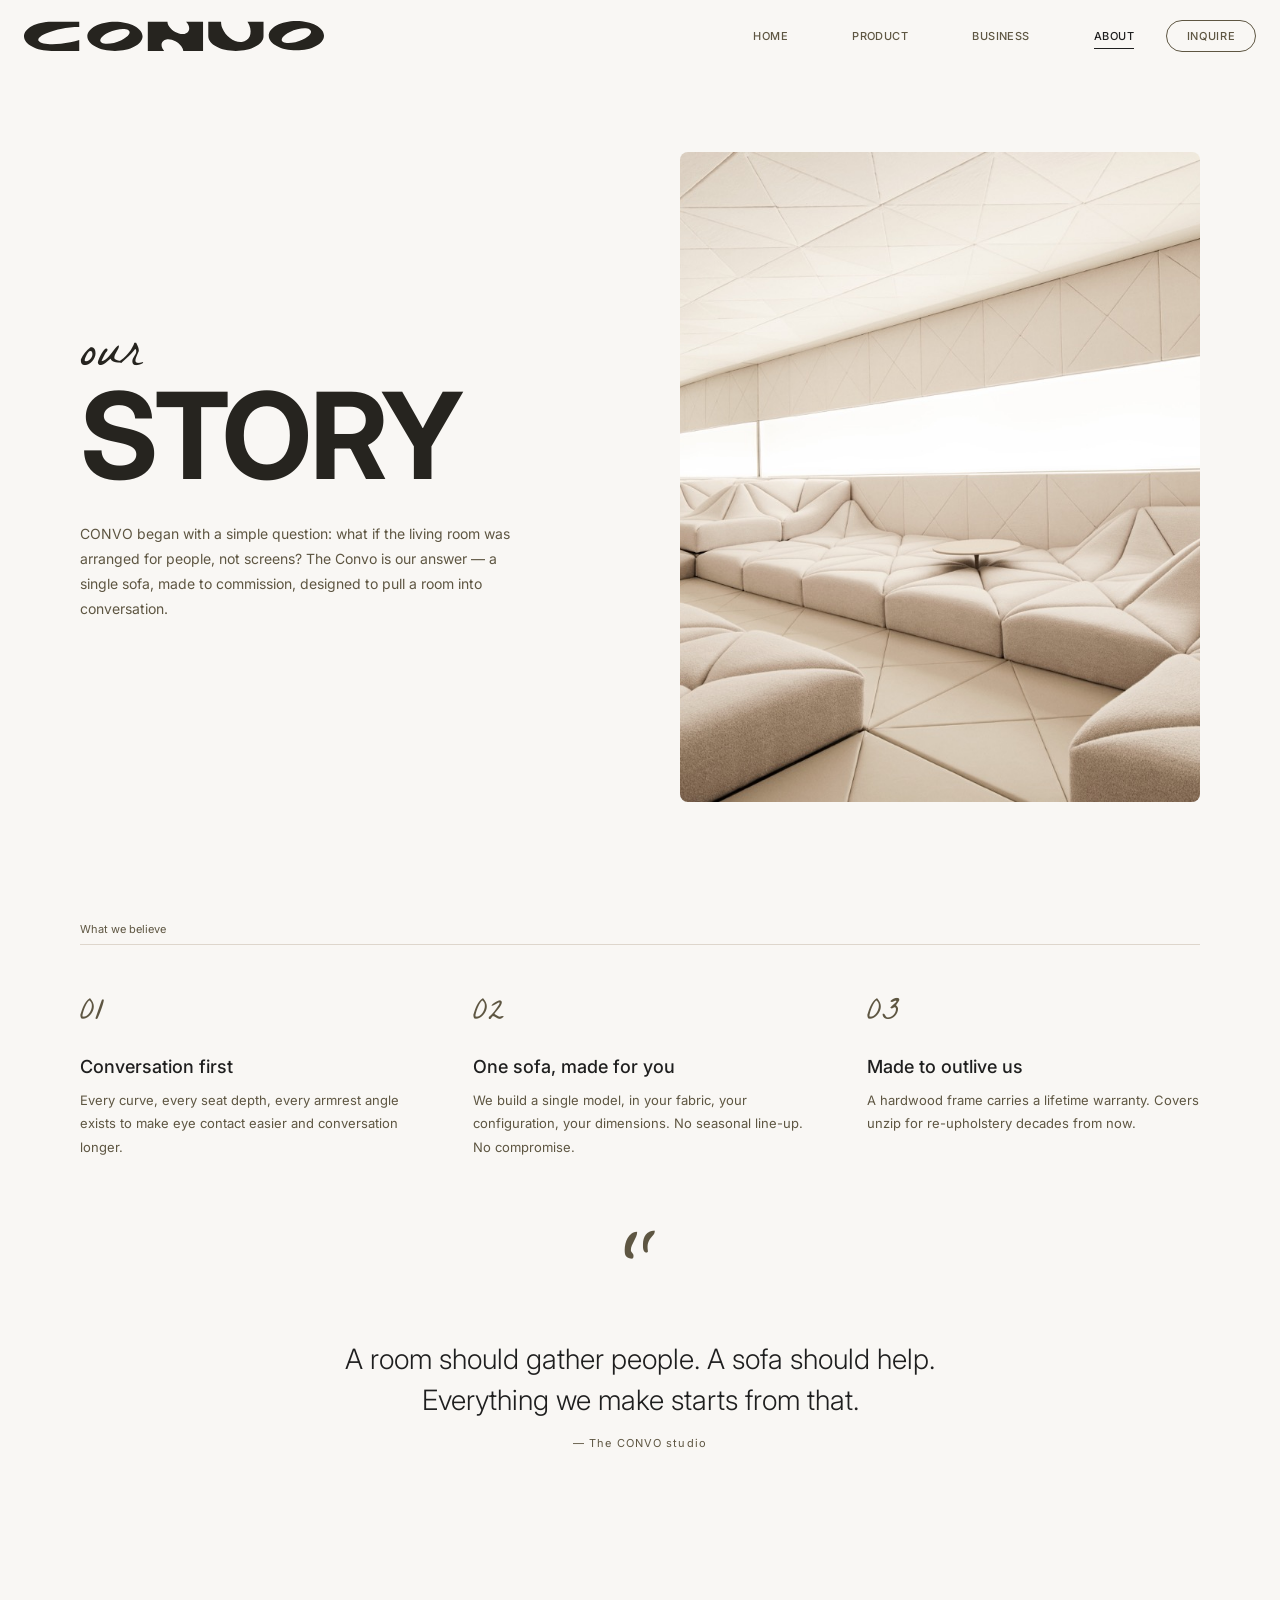
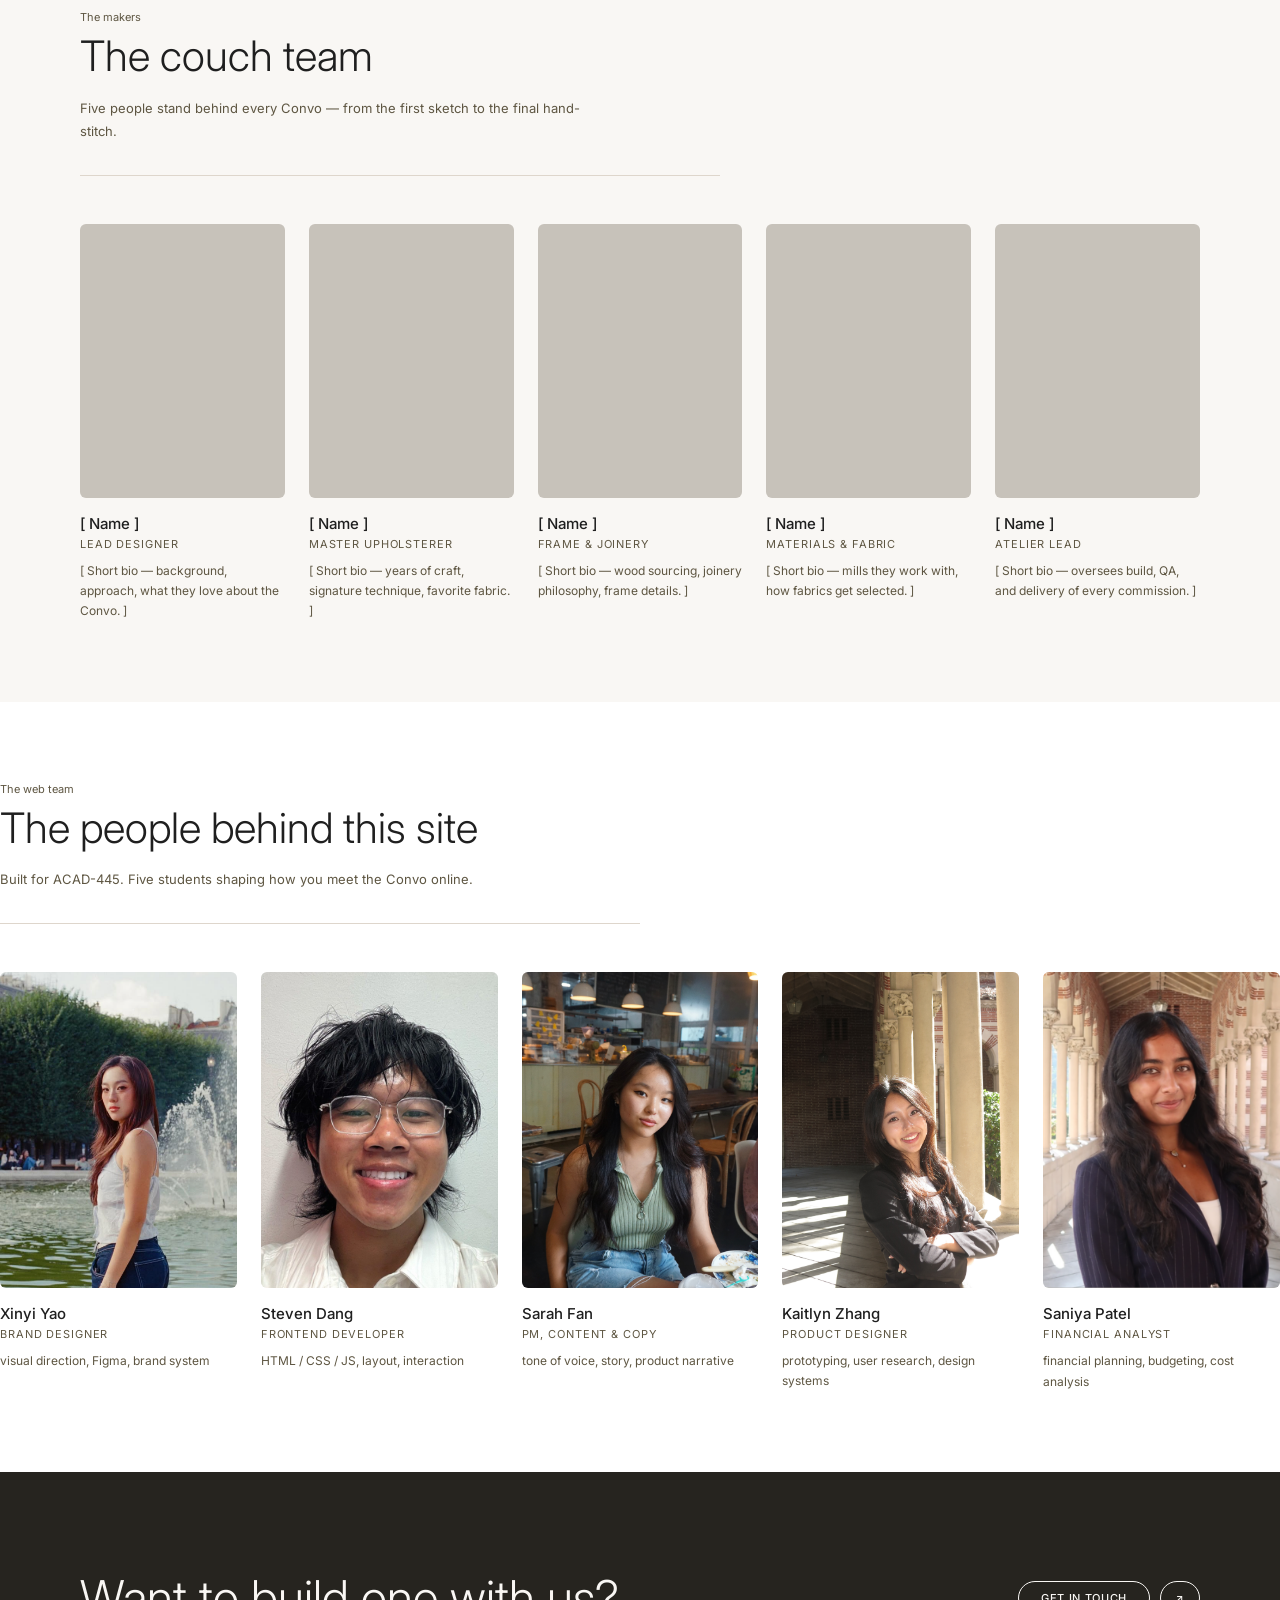
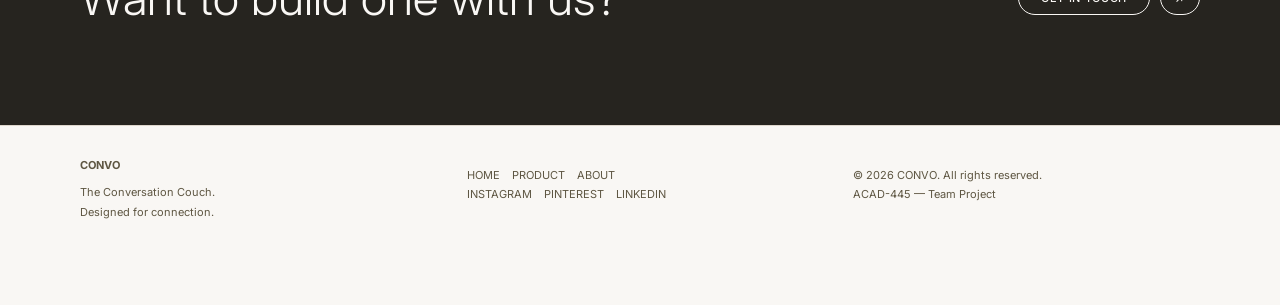
==== commit 35051426: "sarah updates" ====
--- a/about.html
+++ b/about.html
@@ -22,6 +22,7 @@
         <ul class="nav__links">
           <li><a href="index.html">HOME</a></li>
           <li><a href="product.html">PRODUCT</a></li>
+          <li><a href="convo_investor_page.html">BUSINESS</a></li>
           <li><a href="about.html" class="is-active">ABOUT</a></li>
         </ul>
         <a class="btn btn--pill nav__cta" href="contact.html">INQUIRE</a>
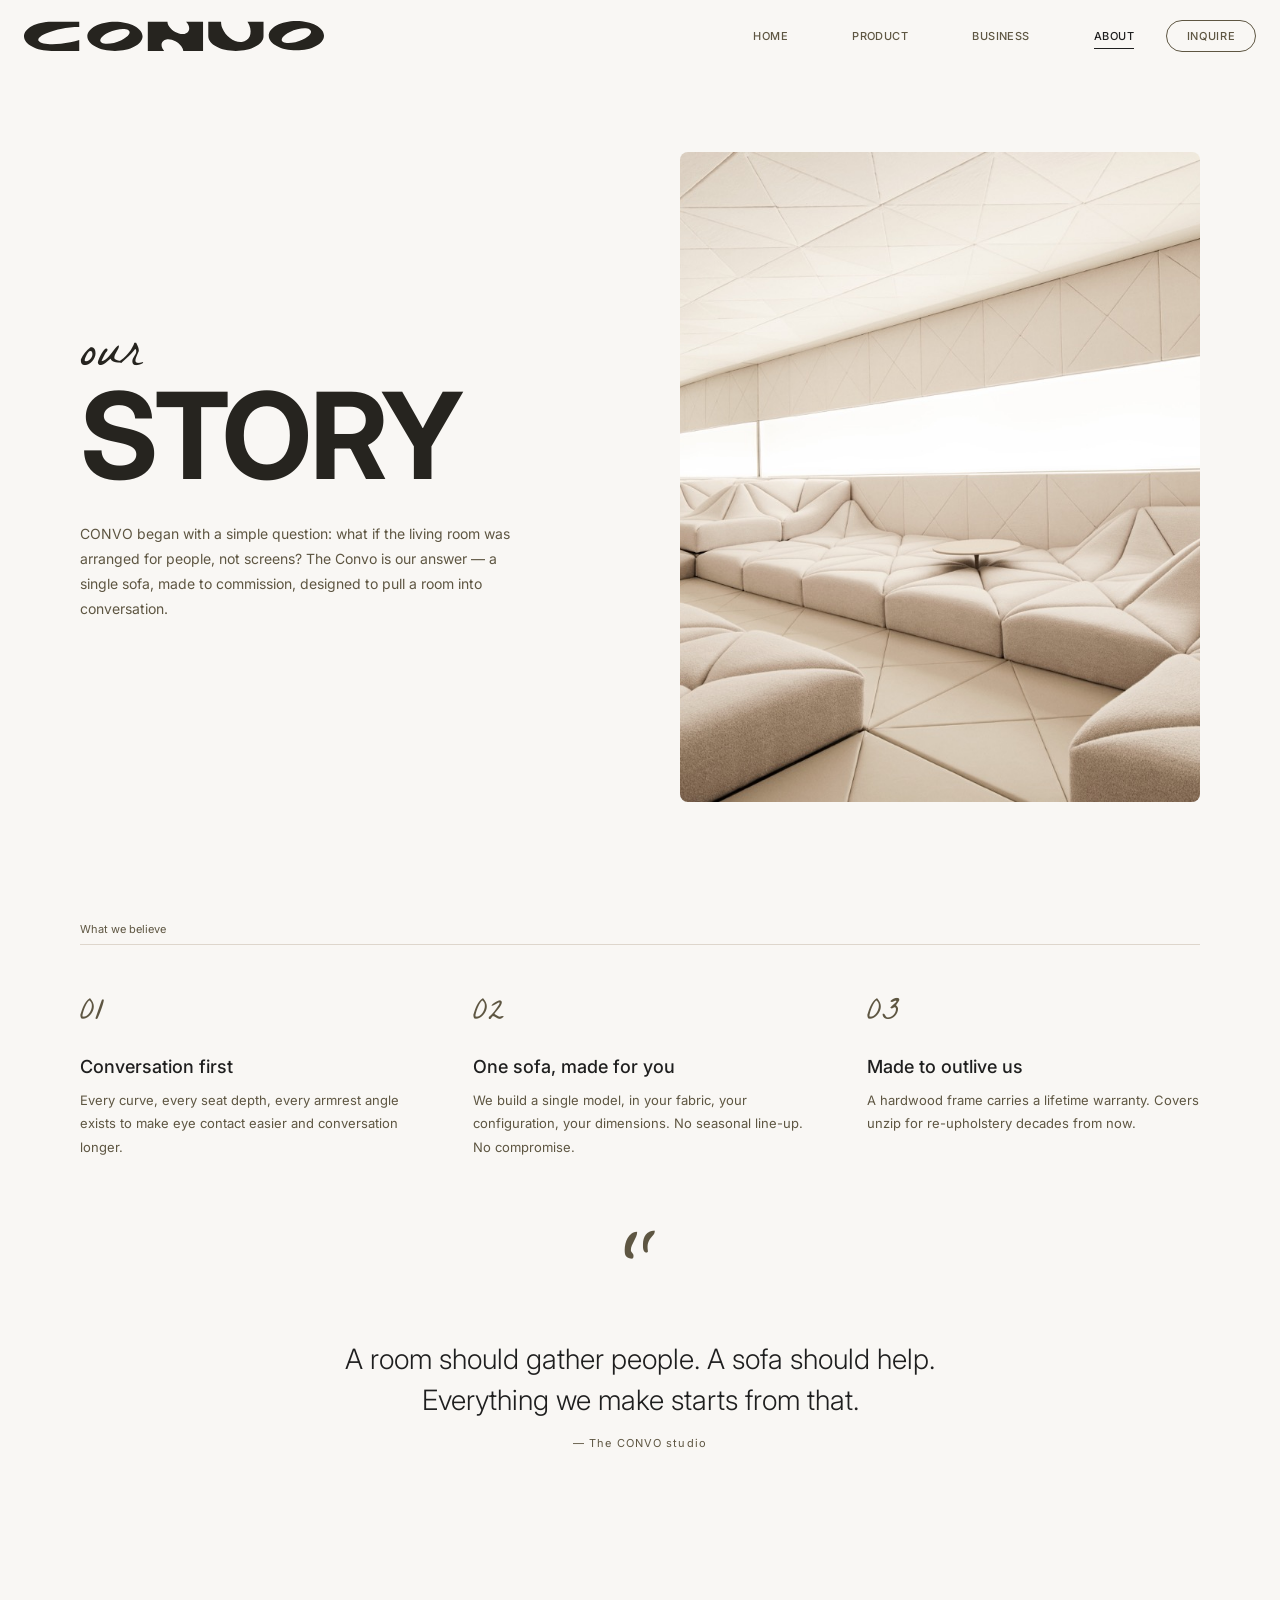
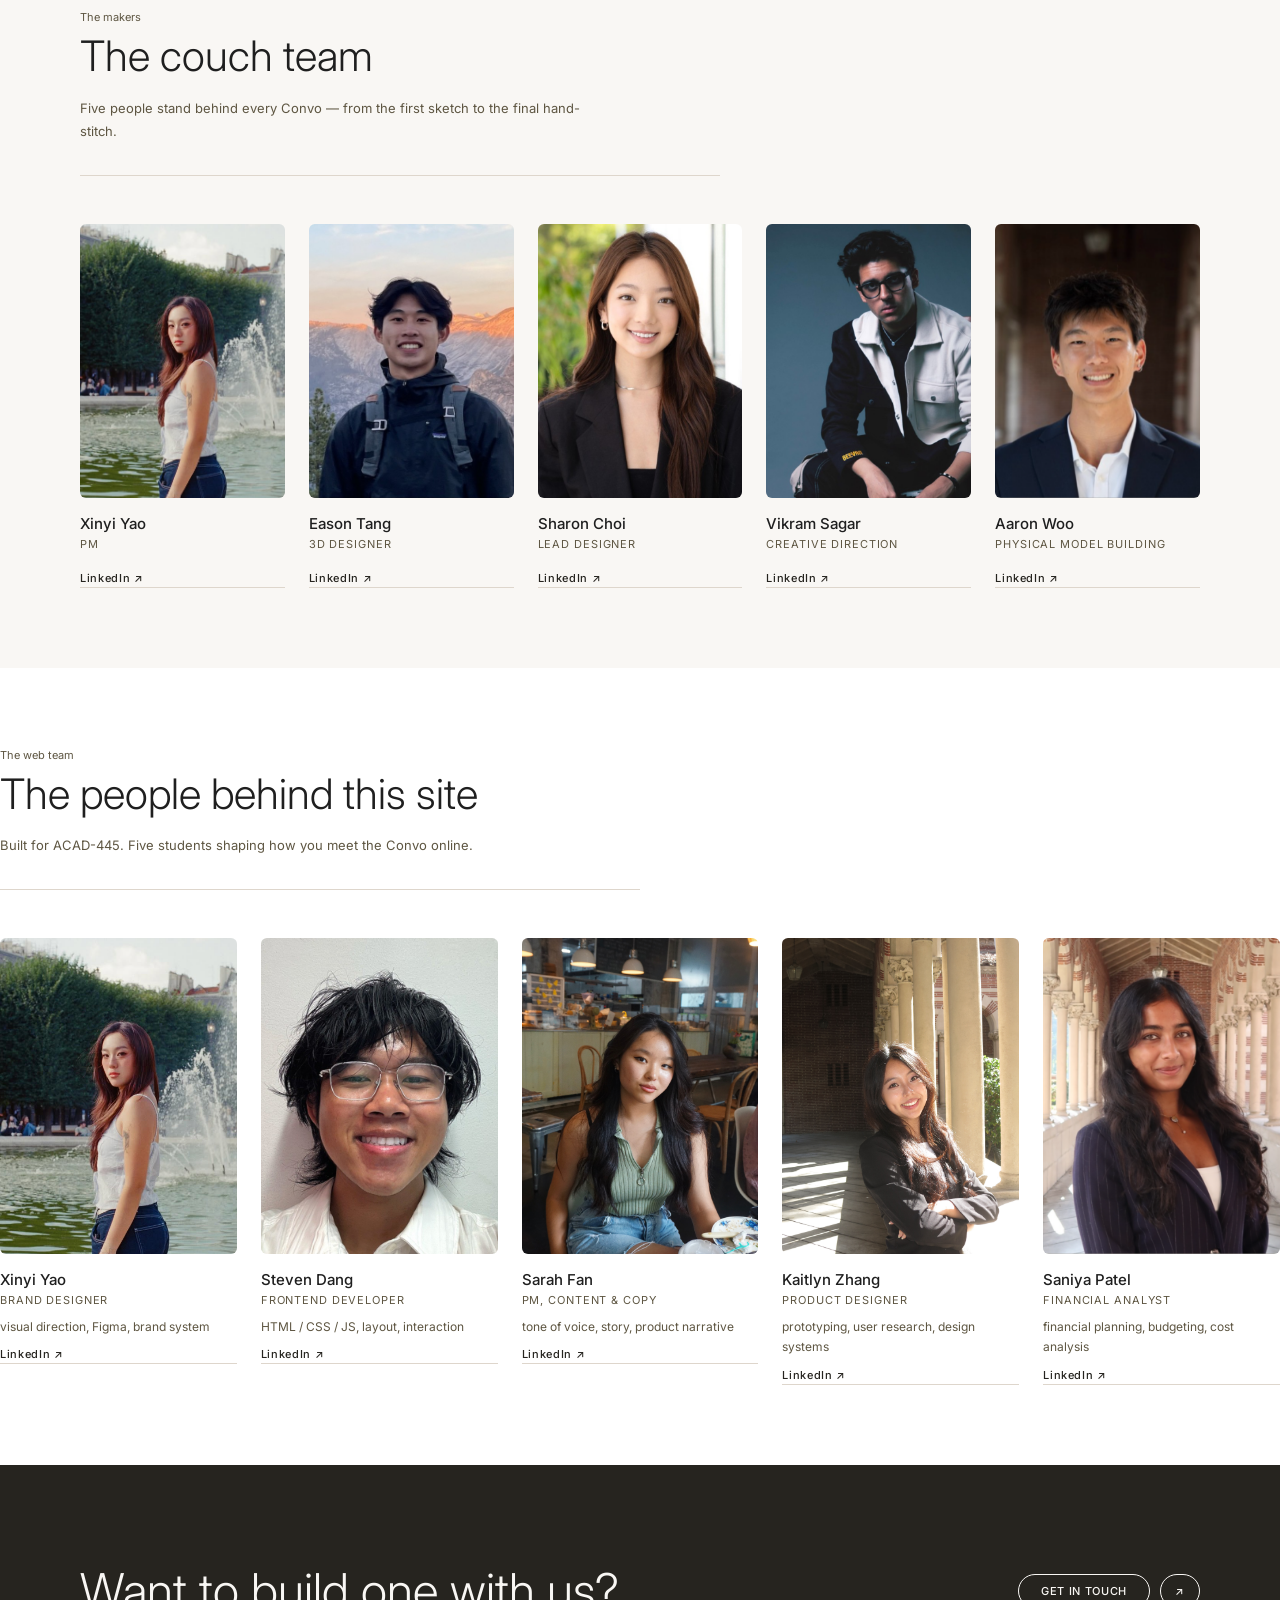
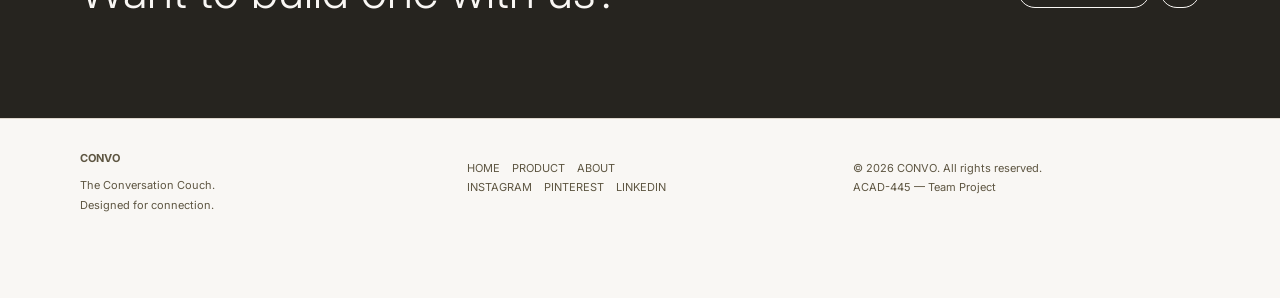
==== commit 85074d83: "Update for final" ====
--- a/about.html
+++ b/about.html
@@ -101,34 +101,34 @@
 
       <div class="team__grid">
         <article class="member">
-          <div class="member__photo" aria-hidden="true"></div>
-          <h3 class="member__name">[ Name ]</h3>
+          <div class="member__photo" aria-hidden="true" style="background-image: url('assets/Xinyi Yao.JPG');"></div>
+          <h3 class="member__name">Xinyi Yao</h3>
+          <p class="member__role">PM</p>
+          <a class="member__link" href="https://www.linkedin.com/in/xinyiy/" target="_blank" rel="noopener">LinkedIn ↗</a>
+        </article>
+        <article class="member">
+          <div class="member__photo" aria-hidden="true" style="background-image: url('assets/Eason Tang.jpeg');"></div>
+          <h3 class="member__name">Eason Tang</h3>
+          <p class="member__role">3D Designer</p>
+          <a class="member__link" href="https://www.linkedin.com/in/easontang23/" target="_blank" rel="noopener">LinkedIn ↗</a>
+        </article>
+        <article class="member">
+          <div class="member__photo" aria-hidden="true" style="background-image: url('assets/Sharon Choi.jpeg');"></div>
+          <h3 class="member__name">Sharon Choi</h3>
           <p class="member__role">Lead Designer</p>
-          <p class="member__bio">[ Short bio — background, approach, what they love about the Convo. ]</p>
-        </article>
-        <article class="member">
-          <div class="member__photo" aria-hidden="true"></div>
-          <h3 class="member__name">[ Name ]</h3>
-          <p class="member__role">Master Upholsterer</p>
-          <p class="member__bio">[ Short bio — years of craft, signature technique, favorite fabric. ]</p>
-        </article>
-        <article class="member">
-          <div class="member__photo" aria-hidden="true"></div>
-          <h3 class="member__name">[ Name ]</h3>
-          <p class="member__role">Frame &amp; Joinery</p>
-          <p class="member__bio">[ Short bio — wood sourcing, joinery philosophy, frame details. ]</p>
-        </article>
-        <article class="member">
-          <div class="member__photo" aria-hidden="true"></div>
-          <h3 class="member__name">[ Name ]</h3>
-          <p class="member__role">Materials &amp; Fabric</p>
-          <p class="member__bio">[ Short bio — mills they work with, how fabrics get selected. ]</p>
-        </article>
-        <article class="member">
-          <div class="member__photo" aria-hidden="true"></div>
-          <h3 class="member__name">[ Name ]</h3>
-          <p class="member__role">Atelier Lead</p>
-          <p class="member__bio">[ Short bio — oversees build, QA, and delivery of every commission. ]</p>
+          <a class="member__link" href="https://www.linkedin.com/in/sharon-choi-usc/" target="_blank" rel="noopener">LinkedIn ↗</a>
+        </article>
+        <article class="member">
+          <div class="member__photo" aria-hidden="true" style="background-image: url('assets/Vikram Sagar.jpeg');"></div>
+          <h3 class="member__name">Vikram Sagar</h3>
+          <p class="member__role">Creative Direction</p>
+          <a class="member__link" href="https://www.linkedin.com/in/a-vikram-sagar/" target="_blank" rel="noopener">LinkedIn ↗</a>
+        </article>
+        <article class="member">
+          <div class="member__photo" aria-hidden="true" style="background-image: url('assets/Aaron Woo.png');"></div>
+          <h3 class="member__name">Aaron Woo</h3>
+          <p class="member__role">Physical Model Building</p>
+          <a class="member__link" href="https://www.linkedin.com/in/aarnwoo/" target="_blank" rel="noopener">LinkedIn ↗</a>
         </article>
       </div>
     </section>
@@ -151,30 +151,35 @@
           <h3 class="member__name">Xinyi Yao</h3>
           <p class="member__role">Brand Designer</p>
           <p class="member__bio">visual direction, Figma, brand system</p>
+          <a class="member__link" href="https://www.linkedin.com/in/xinyiy/" target="_blank" rel="noopener">LinkedIn ↗</a>
         </article>
         <article class="member">
           <div class="member__photo" aria-hidden="true" style="background-image: url('assets/Steven Dang.JPG');"></div>
           <h3 class="member__name">Steven Dang</h3>
           <p class="member__role">Frontend Developer</p>
           <p class="member__bio">HTML / CSS / JS, layout, interaction</p>
+          <a class="member__link" href="https://www.linkedin.com/in/stevenldang/" target="_blank" rel="noopener">LinkedIn ↗</a>
         </article>
         <article class="member">
           <div class="member__photo" aria-hidden="true" style="background-image: url('assets/Sarah Fan.JPG');"></div>
           <h3 class="member__name">Sarah Fan</h3>
           <p class="member__role">PM, Content &amp; Copy</p>
           <p class="member__bio">tone of voice, story, product narrative</p>
+          <a class="member__link" href="https://www.linkedin.com/in/sarah--fan/" target="_blank" rel="noopener">LinkedIn ↗</a>
         </article>
         <article class="member">
           <div class="member__photo" aria-hidden="true" style="background-image: url('assets/Kaitlyn Zhang.JPG');"></div>
           <h3 class="member__name">Kaitlyn Zhang</h3>
           <p class="member__role">Product Designer</p>
           <p class="member__bio">prototyping, user research, design systems</p>
+          <a class="member__link" href="https://www.linkedin.com/in/kaitlyn-zhang-1743302b6/" target="_blank" rel="noopener">LinkedIn ↗</a>
         </article>
         <article class="member">
           <div class="member__photo" aria-hidden="true" style="background-image: url('assets/Saniya Patel.JPG');"></div>
           <h3 class="member__name">Saniya Patel</h3>
           <p class="member__role">Financial Analyst</p>
           <p class="member__bio">financial planning, budgeting, cost analysis</p>
+          <a class="member__link" href="https://www.linkedin.com/in/saniya-patel9/" target="_blank" rel="noopener">LinkedIn ↗</a>
         </article>
       </div>
     </section>
--- a/main.css
+++ b/main.css
@@ -523,8 +523,6 @@
 .tile--f {
   grid-column: 4 / span 4;
   grid-row: 4 / span 1;
-  background: var(--bg);
-  border: 1px solid var(--muted);
 }
 .tile--g {
   grid-column: 4 / span 2;
@@ -619,11 +617,25 @@
   object-fit: cover;
 }
 .product__thumbs {
-  display: grid;
-  grid-template-columns: repeat(4, 1fr);
+  display: flex;
   gap: 12px;
-}
+  overflow-x: auto;
+  overflow-y: hidden;
+  padding-bottom: 6px;
+  scroll-snap-type: x mandatory;
+  scrollbar-width: thin;
+  scrollbar-color: var(--muted) transparent;
+  -webkit-overflow-scrolling: touch;
+}
+.product__thumbs::-webkit-scrollbar { height: 6px; }
+.product__thumbs::-webkit-scrollbar-track { background: transparent; }
+.product__thumbs::-webkit-scrollbar-thumb {
+  background: var(--line);
+  border-radius: 999px;
+}
+.product__thumbs::-webkit-scrollbar-thumb:hover { background: var(--muted); }
 .pthumb {
+  flex: 0 0 96px;
   background: var(--placeholder);
   border: 2px solid transparent;
   border-radius: 6px;
@@ -631,6 +643,7 @@
   padding: 0;
   aspect-ratio: 1;
   cursor: pointer;
+  scroll-snap-align: start;
 }
 .pthumb img {
   width: 100%;
@@ -740,6 +753,157 @@
   margin-bottom: 14px;
   max-width: 380px;
 }
+
+/* =============== PURCHASE MODE TOGGLE =============== */
+.mode-toggle {
+  display: flex;
+  gap: 0;
+  padding: 4px;
+  background: var(--line);
+  border-radius: 999px;
+  margin-bottom: 28px;
+}
+.mode-toggle__btn {
+  flex: 1;
+  border: none;
+  background: transparent;
+  font-family: inherit;
+  font-size: 11px;
+  font-weight: 500;
+  letter-spacing: 0.08em;
+  color: var(--muted);
+  padding: 10px 16px;
+  border-radius: 999px;
+  cursor: pointer;
+  transition: background 0.2s, color 0.2s;
+}
+.mode-toggle__btn:hover { color: var(--ink); }
+.mode-toggle__btn.is-active {
+  background: var(--ink-dark);
+  color: var(--bg);
+}
+
+/* =============== BUILD-YOUR-OWN COMPONENTS =============== */
+.components {
+  list-style: none;
+  margin: 24px 0;
+  display: flex;
+  flex-direction: column;
+  gap: 12px;
+}
+.component {
+  display: grid;
+  grid-template-columns: 1fr auto;
+  gap: 16px;
+  align-items: center;
+  padding: 14px 18px;
+  background: var(--bg);
+  border: 1px solid var(--line);
+  border-radius: 10px;
+  transition: border-color 0.2s, background 0.2s;
+}
+.component.is-selected {
+  border-color: var(--ink-dark);
+  background: #fff;
+}
+.component__img {
+  width: 64px;
+  height: 64px;
+  object-fit: cover;
+  border-radius: 6px;
+  background: var(--placeholder);
+}
+.component__body { min-width: 0; }
+.component__name {
+  font-size: 14px;
+  font-weight: 500;
+  color: var(--ink);
+  margin-bottom: 2px;
+}
+.component__meta {
+  font-size: 11px;
+  color: var(--muted);
+  line-height: 1.5;
+  margin-bottom: 4px;
+}
+.component__price {
+  font-size: 12px;
+  font-weight: 500;
+  color: var(--ink-dark);
+}
+.component__qty {
+  display: flex;
+  align-items: center;
+  gap: 8px;
+  background: #fff;
+  border: 1px solid var(--line);
+  border-radius: 999px;
+  padding: 4px;
+}
+.qty-btn {
+  width: 26px;
+  height: 26px;
+  border-radius: 999px;
+  border: none;
+  background: transparent;
+  color: var(--muted);
+  font-size: 14px;
+  font-weight: 500;
+  cursor: pointer;
+  font-family: inherit;
+  transition: background 0.15s, color 0.15s;
+}
+.qty-btn:hover {
+  background: var(--ink-dark);
+  color: var(--bg);
+}
+.qty-value {
+  min-width: 18px;
+  text-align: center;
+  font-size: 13px;
+  font-weight: 500;
+  color: var(--ink);
+}
+
+.cart-summary {
+  background: var(--bg);
+  border: 1px solid var(--line);
+  border-radius: 10px;
+  padding: 14px 18px;
+  margin-bottom: 20px;
+}
+.cart-summary__row {
+  display: flex;
+  justify-content: space-between;
+  align-items: center;
+  font-size: 12px;
+  color: var(--muted);
+  padding: 4px 0;
+}
+.cart-summary__row--total {
+  font-size: 15px;
+  font-weight: 500;
+  color: var(--ink-dark);
+  padding-top: 10px;
+  margin-top: 6px;
+  border-top: 1px solid var(--line);
+}
+
+.btn.is-disabled {
+  opacity: 0.5;
+  pointer-events: none;
+}
+
+@media (max-width: 480px) {
+  .component {
+    grid-template-columns: 1fr;
+    grid-template-rows: auto auto;
+  }
+  .component__qty {
+    justify-self: start;
+  }
+}
+
 .module-custom {
   margin-top: 14px;
   padding: 16px;
@@ -812,6 +976,71 @@
   font-size: 12px;
   color: var(--muted);
   line-height: 1.7;
+}
+.product__limit {
+  display: inline-block;
+  font-size: 11px;
+  font-weight: 500;
+  letter-spacing: 0.06em;
+  color: var(--ink-dark);
+  background: var(--line);
+  padding: 6px 12px;
+  border-radius: 999px;
+  margin: 4px 0 12px;
+}
+.cart-summary__note {
+  font-size: 10px;
+  color: var(--muted);
+  line-height: 1.5;
+  margin-top: 10px;
+  padding-top: 10px;
+  border-top: 1px dashed var(--line);
+}
+
+/* =============== INQUIRY PANEL =============== */
+.inquiry__lede {
+  font-size: 14px;
+  color: var(--ink);
+  line-height: 1.7;
+  margin: 4px 0 28px;
+}
+.inquiry__list {
+  list-style: none;
+  margin: 0 0 28px;
+  padding: 0;
+  display: flex;
+  flex-direction: column;
+  gap: 18px;
+}
+.inquiry__list li {
+  display: grid;
+  grid-template-columns: 14px 1fr;
+  gap: 14px;
+  align-items: start;
+  padding-bottom: 18px;
+  border-bottom: 1px solid var(--line);
+}
+.inquiry__list li:last-child {
+  border-bottom: none;
+  padding-bottom: 0;
+}
+.inquiry__dot {
+  width: 8px;
+  height: 8px;
+  border-radius: 999px;
+  background: var(--ink-dark);
+  margin-top: 6px;
+}
+.inquiry__item-title {
+  font-size: 14px;
+  font-weight: 500;
+  color: var(--ink);
+  margin-bottom: 4px;
+}
+.inquiry__item-body {
+  font-size: 12px;
+  color: var(--muted);
+  line-height: 1.6;
 }
 #favBtn.is-faved {
   background: var(--muted);
@@ -1323,6 +1552,21 @@
   font-size: 12px;
   color: var(--muted);
   line-height: 1.7;
+}
+.member__link {
+  display: inline-block;
+  margin-top: 10px;
+  font-size: 11px;
+  font-weight: 500;
+  letter-spacing: 0.06em;
+  color: var(--ink-dark);
+  border-bottom: 1px solid var(--line);
+  padding-bottom: 2px;
+  transition: color 0.2s, border-color 0.2s;
+}
+.member__link:hover {
+  color: var(--muted);
+  border-color: var(--muted);
 }
 
 /* =============== CONTACT PAGE =============== */
@@ -1476,4 +1720,103 @@
   .team, .team--alt { padding: 60px 24px; }
   .team__grid { grid-template-columns: repeat(2, 1fr); gap: 20px; }
   .team__title { font-size: 32px; }
-}
+
+  /* Home-page specific tweaks at tablet */
+  .nav__links { gap: 32px; }
+  .nav__inner { padding: 0 20px; gap: 16px; }
+  .hero { height: auto; min-height: 560px; }
+  .hero__content { padding: 160px 40px 80px; }
+  .intro { padding: 60px 24px 32px; }
+  .intro__copy br { display: none; }
+  .intro__sub br { display: none; }
+  .mission { padding: 0 24px; margin-top: 80px; }
+  .thumbs { flex-wrap: wrap; gap: 12px; margin-top: 60px; }
+  .thumb { width: calc(50% - 6px); height: 160px; }
+  /* Simpler 2-col grid for the UNIQUE tiles on tablet */
+  .unique__grid {
+    grid-template-columns: repeat(2, 1fr);
+    grid-auto-rows: 180px;
+    gap: 12px;
+  }
+  .unique__grid .tile {
+    grid-column: auto !important;
+    grid-row: auto !important;
+  }
+}
+
+/* ===== PHONE ===== */
+@media (max-width: 600px) {
+  /* Nav collapses to just logo + INQUIRE */
+  .nav__links { display: none; }
+  .nav__inner { padding: 0 16px; }
+  .nav__logo img { height: 24px; }
+
+  /* Hero */
+  .hero { min-height: 480px; height: 70vh; }
+  .hero__content { padding: 120px 24px 60px; }
+  .hero__eyebrow { font-size: 36px; }
+  .hero__title { font-size: 44px; }
+  .hero::before {
+    background: linear-gradient(
+      90deg,
+      rgba(249, 247, 244, 0.6) 0%,
+      rgba(249, 247, 244, 0.1) 100%
+    );
+  }
+
+  /* Intro */
+  .intro__copy { font-size: 12px; }
+  .intro__heading { font-size: 20px; }
+  .intro__tags { flex-wrap: wrap; }
+
+  /* Carousel: only the main card */
+  .carousel { padding: 0 16px; }
+  .carousel__track { gap: 0; }
+  .card--main {
+    width: 100%;
+    transform: none;
+    box-shadow: 0 4px 16px rgba(0, 0, 0, 0.08);
+  }
+  .carousel__arrow--left { left: 12px; }
+  .carousel__arrow--right { right: 12px; }
+  .carousel__arrow {
+    width: 40px;
+    height: 40px;
+    font-size: 14px;
+  }
+
+  /* Mission */
+  .mission { margin-top: 60px; padding: 0 20px; }
+  .mission__title { font-size: 28px; }
+  .mission__body { font-size: 13px; }
+  .mission__quote { font-size: 11px; }
+  .thumb { width: 100%; height: 180px; }
+
+  /* Unique */
+  .unique { padding: 0 16px 60px; margin-top: 80px; }
+  .unique__title { font-size: 32px; }
+  .unique__line--2 { padding-left: 12px; }
+  .unique__line--3 { padding-left: 32px; }
+  .unique__eyebrow { font-size: 18px; }
+  .unique__grid {
+    grid-template-columns: 1fr;
+    grid-auto-rows: 200px;
+  }
+
+  /* Footer */
+  .footer { padding: 24px 16px; gap: 24px; }
+  .footer__brand { font-size: 16px; }
+
+  /* Product page tweaks */
+  .product__title { font-size: 40px; }
+  .pthumb { flex: 0 0 72px; }
+
+  /* About page */
+  .about-hero__title { font-size: 48px; }
+  .team__grid { grid-template-columns: 1fr; }
+  .manifesto__body { font-size: 16px; }
+
+  /* Contact page */
+  .contact__title { font-size: 32px; }
+  .contact__form { padding: 24px; }
+}
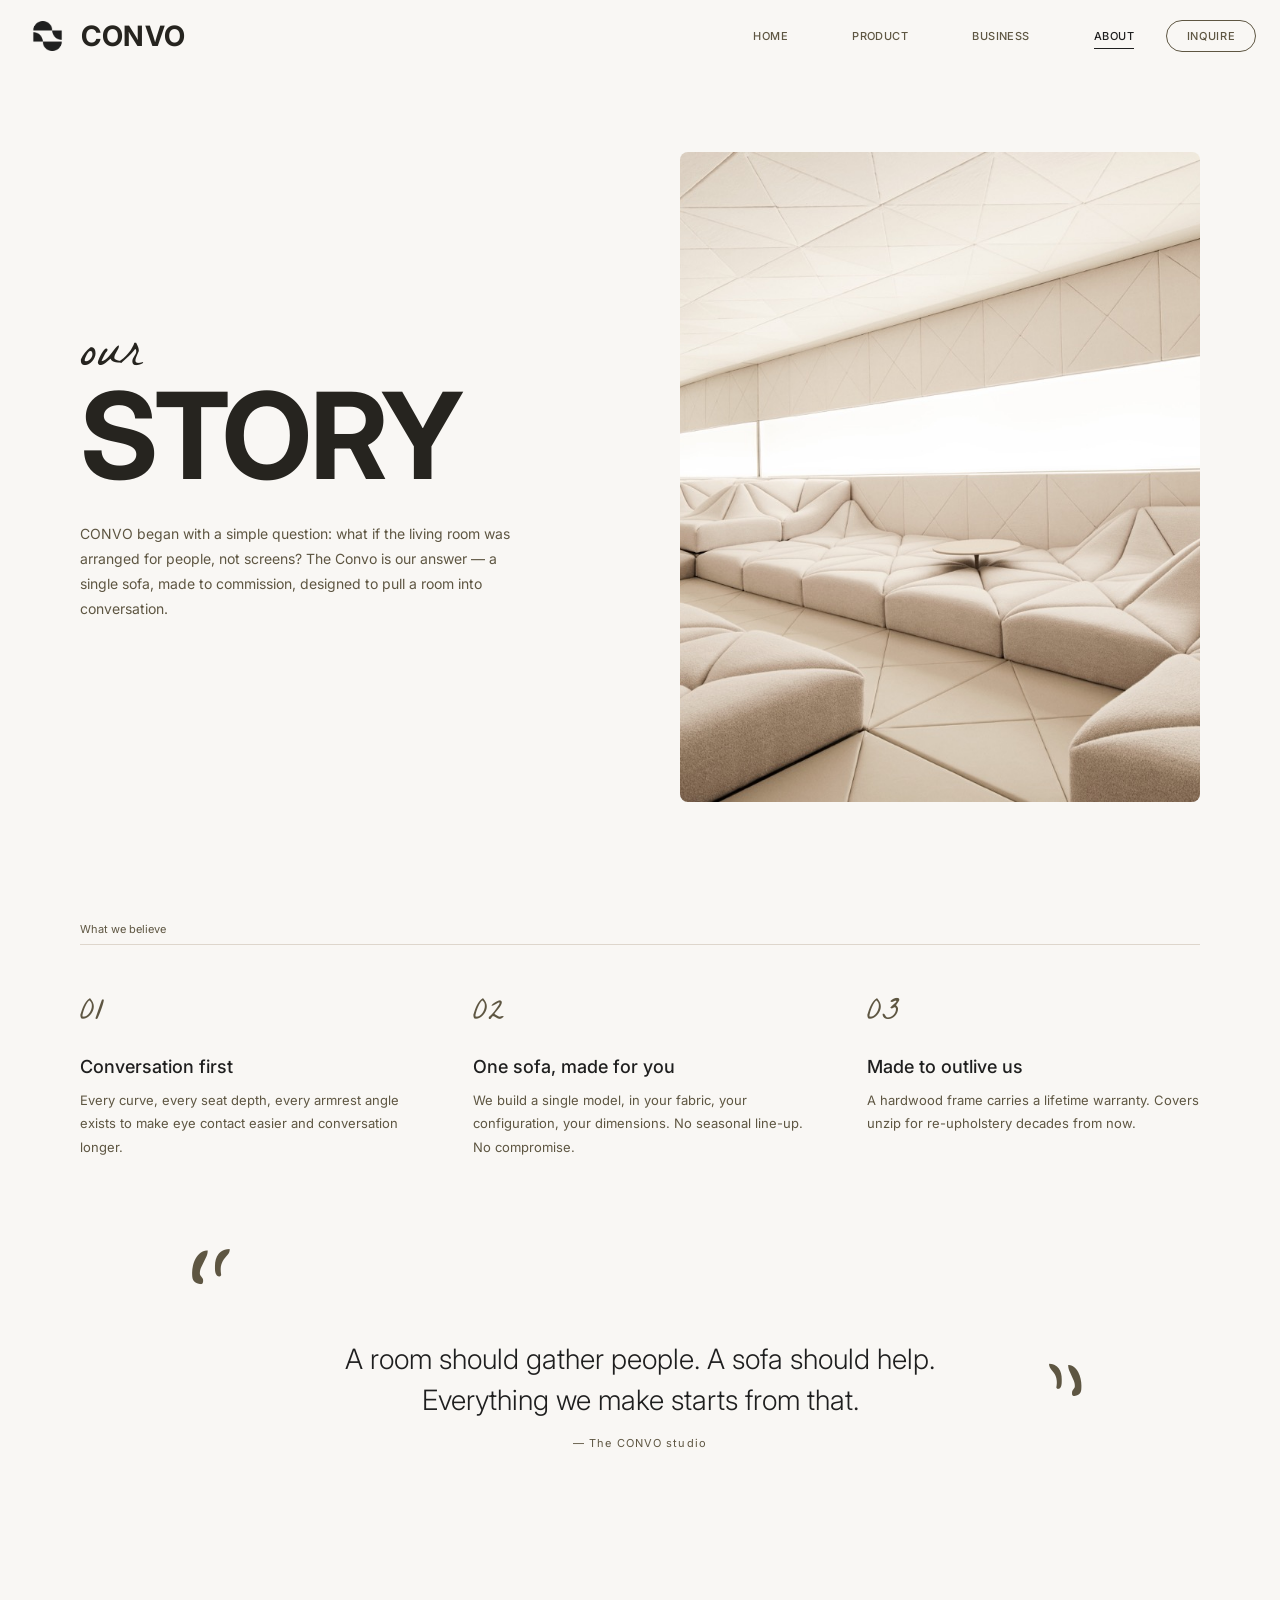
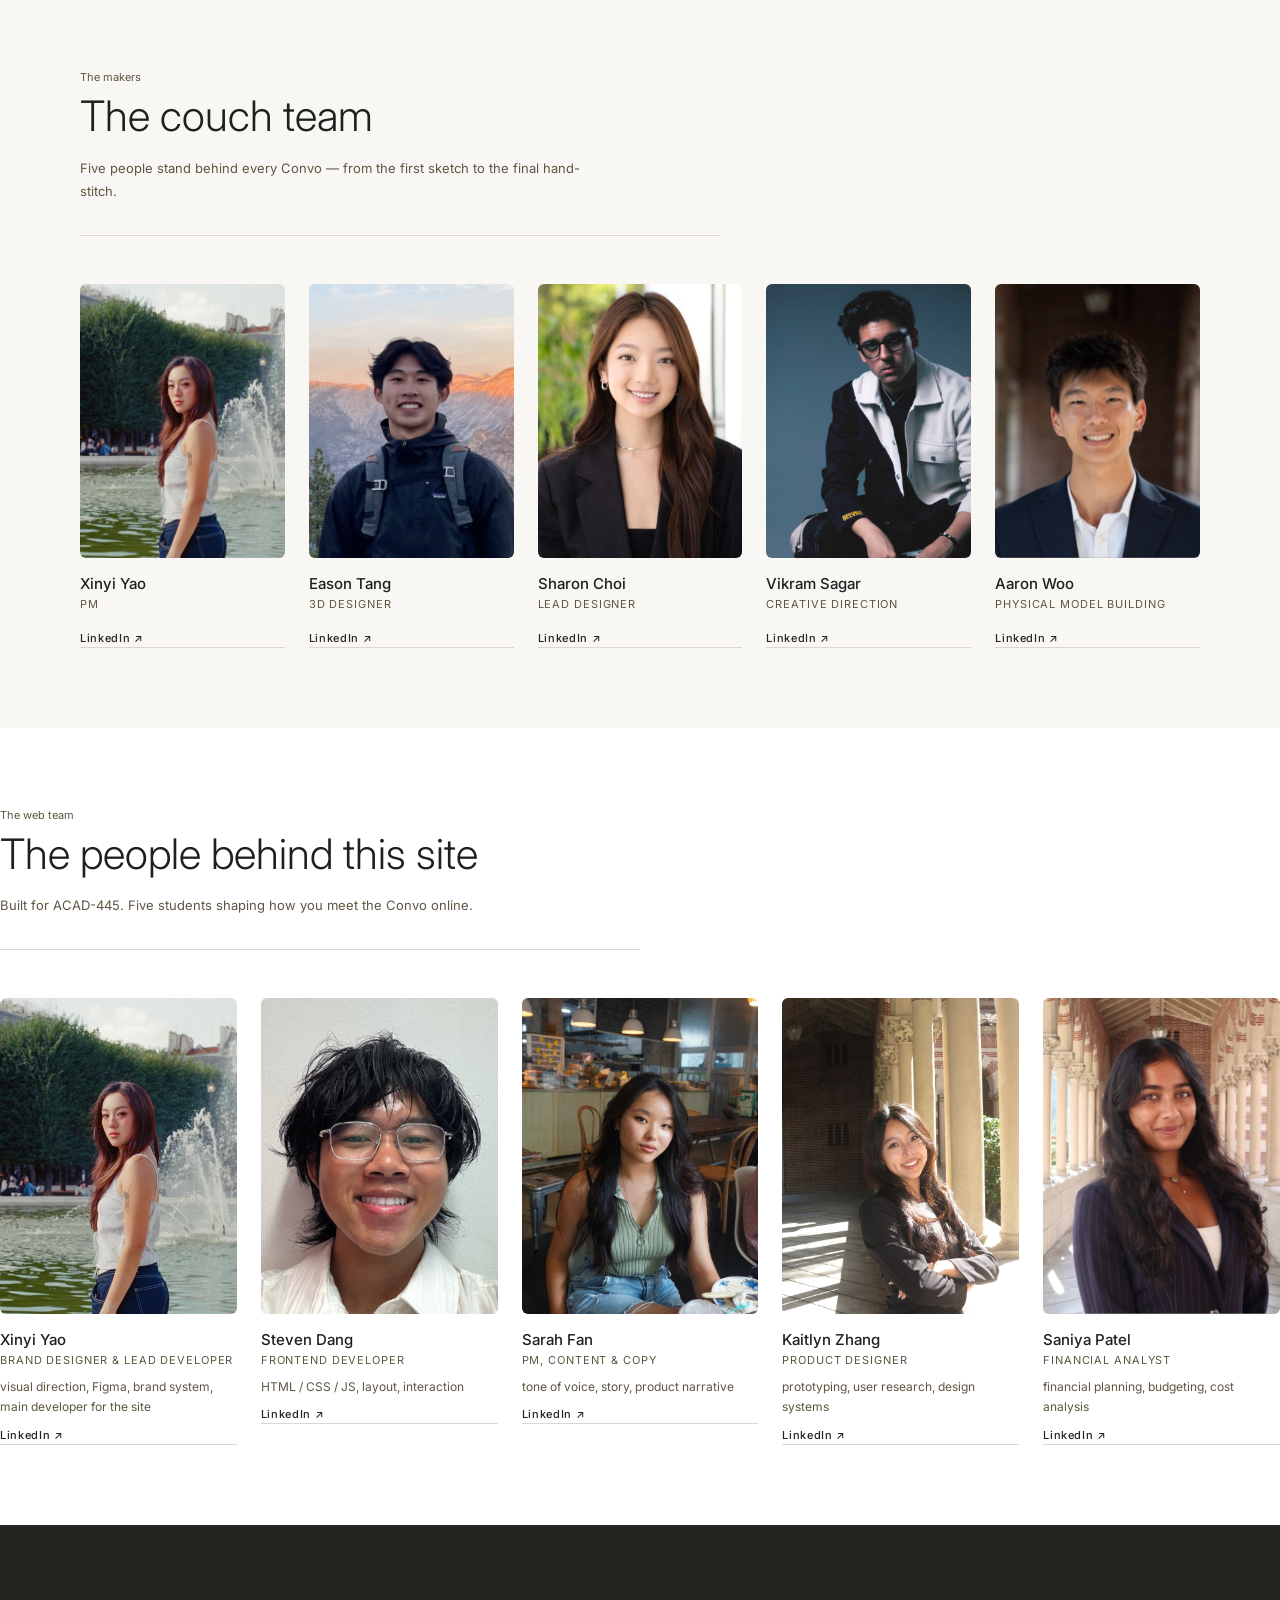
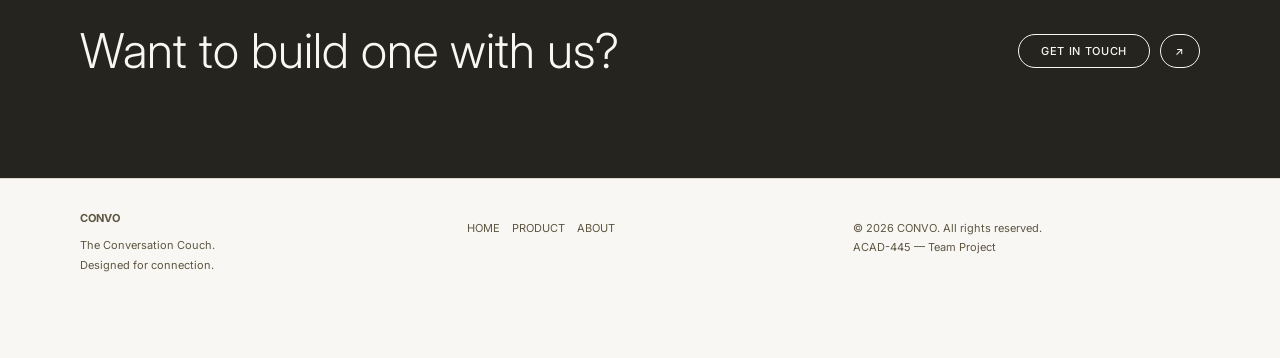
==== commit 8b70907e: "final update" ====
--- a/about.html
+++ b/about.html
@@ -3,6 +3,7 @@
   <head>
     <meta charset="UTF-8" />
     <meta name="viewport" content="width=device-width, initial-scale=1.0" />
+    <link rel="icon" type="image/png" href="assets/Convo Logo.png" />
     <title>CONVO — About</title>
     <link rel="preconnect" href="https://fonts.googleapis.com" />
     <link rel="preconnect" href="https://fonts.gstatic.com" crossorigin />
@@ -17,7 +18,7 @@
     <nav class="nav">
       <div class="nav__inner">
         <a class="nav__logo" href="index.html">
-          <img src="assets/logo.svg" alt="CONVO" />
+          <img src="assets/Convo Logo.png" alt="CONVO" /><span class="nav__logo-text">CONVO</span>
         </a>
         <ul class="nav__links">
           <li><a href="index.html">HOME</a></li>
@@ -79,11 +80,12 @@
 
     <!-- MANIFESTO -->
     <section class="manifesto">
-      <p class="manifesto__mark">"</p>
+      <p class="manifesto__mark">&ldquo;</p>
       <p class="manifesto__body">
         A room should gather people. A sofa should help.<br />
         Everything we make starts from that.
       </p>
+      <p class="manifesto__mark manifesto__mark--close">&rdquo;</p>
       <p class="manifesto__attrib">— The CONVO studio</p>
     </section>
 
@@ -149,8 +151,8 @@
         <article class="member">
           <div class="member__photo" aria-hidden="true" style="background-image: url('assets/Xinyi Yao.JPG');"></div>
           <h3 class="member__name">Xinyi Yao</h3>
-          <p class="member__role">Brand Designer</p>
-          <p class="member__bio">visual direction, Figma, brand system</p>
+          <p class="member__role">Brand Designer &amp; Lead Developer</p>
+          <p class="member__bio">visual direction, Figma, brand system, main developer for the site</p>
           <a class="member__link" href="https://www.linkedin.com/in/xinyiy/" target="_blank" rel="noopener">LinkedIn ↗</a>
         </article>
         <article class="member">
@@ -205,7 +207,6 @@
       </div>
       <div class="footer__col footer__col--links">
         <p><a href="index.html">HOME</a> &nbsp;&nbsp; <a href="product.html">PRODUCT</a> &nbsp;&nbsp; <a href="about.html">ABOUT</a></p>
-        <p>INSTAGRAM &nbsp;&nbsp; PINTEREST &nbsp;&nbsp; LINKEDIN</p>
       </div>
       <div class="footer__col footer__col--meta">
         <p>© 2026 CONVO. All rights reserved.</p>
--- a/main.css
+++ b/main.css
@@ -49,9 +49,22 @@
   align-items: center;
   gap: 32px;
 }
+.nav__logo {
+  display: inline-flex;
+  align-items: center;
+  gap: 10px;
+  color: var(--ink-dark);
+}
 .nav__logo img {
   height: 30px;
   width: auto;
+}
+.nav__logo-text {
+  font-size: 28px;
+  font-weight: 700;
+  letter-spacing: 0.02em;
+  line-height: 1;
+  color: var(--ink-dark);
 }
 .nav__links {
   list-style: none;
@@ -1463,17 +1476,29 @@
 }
 
 .manifesto {
+  position: relative;
   max-width: 900px;
   margin: 80px auto;
-  padding: 0 40px;
+  padding: 60px 80px;
   text-align: center;
 }
 .manifesto__mark {
+  position: absolute;
   font-family: "La Belle Aurore", cursive;
-  font-size: 96px;
-  line-height: 0.5;
-  color: var(--muted);
-  margin-bottom: 12px;
+  font-size: 120px;
+  line-height: 1;
+  color: var(--muted);
+  margin: 0;
+}
+/* Opening mark hugs the top-left corner. */
+.manifesto > .manifesto__mark:first-of-type {
+  top: 0;
+  left: 0;
+}
+/* Closing mark hugs the bottom-right corner. */
+.manifesto__mark--close {
+  bottom: 0;
+  right: 0;
 }
 .manifesto__body {
   font-size: 28px;
@@ -1716,6 +1741,8 @@
   .about-hero__title { font-size: 72px; }
   .pillars { padding: 40px 24px; }
   .pillars__grid { grid-template-columns: 1fr; gap: 32px; }
+  .manifesto { padding: 40px 56px; }
+  .manifesto__mark { font-size: 88px; }
   .manifesto__body { font-size: 20px; }
   .team, .team--alt { padding: 60px 24px; }
   .team__grid { grid-template-columns: repeat(2, 1fr); gap: 20px; }
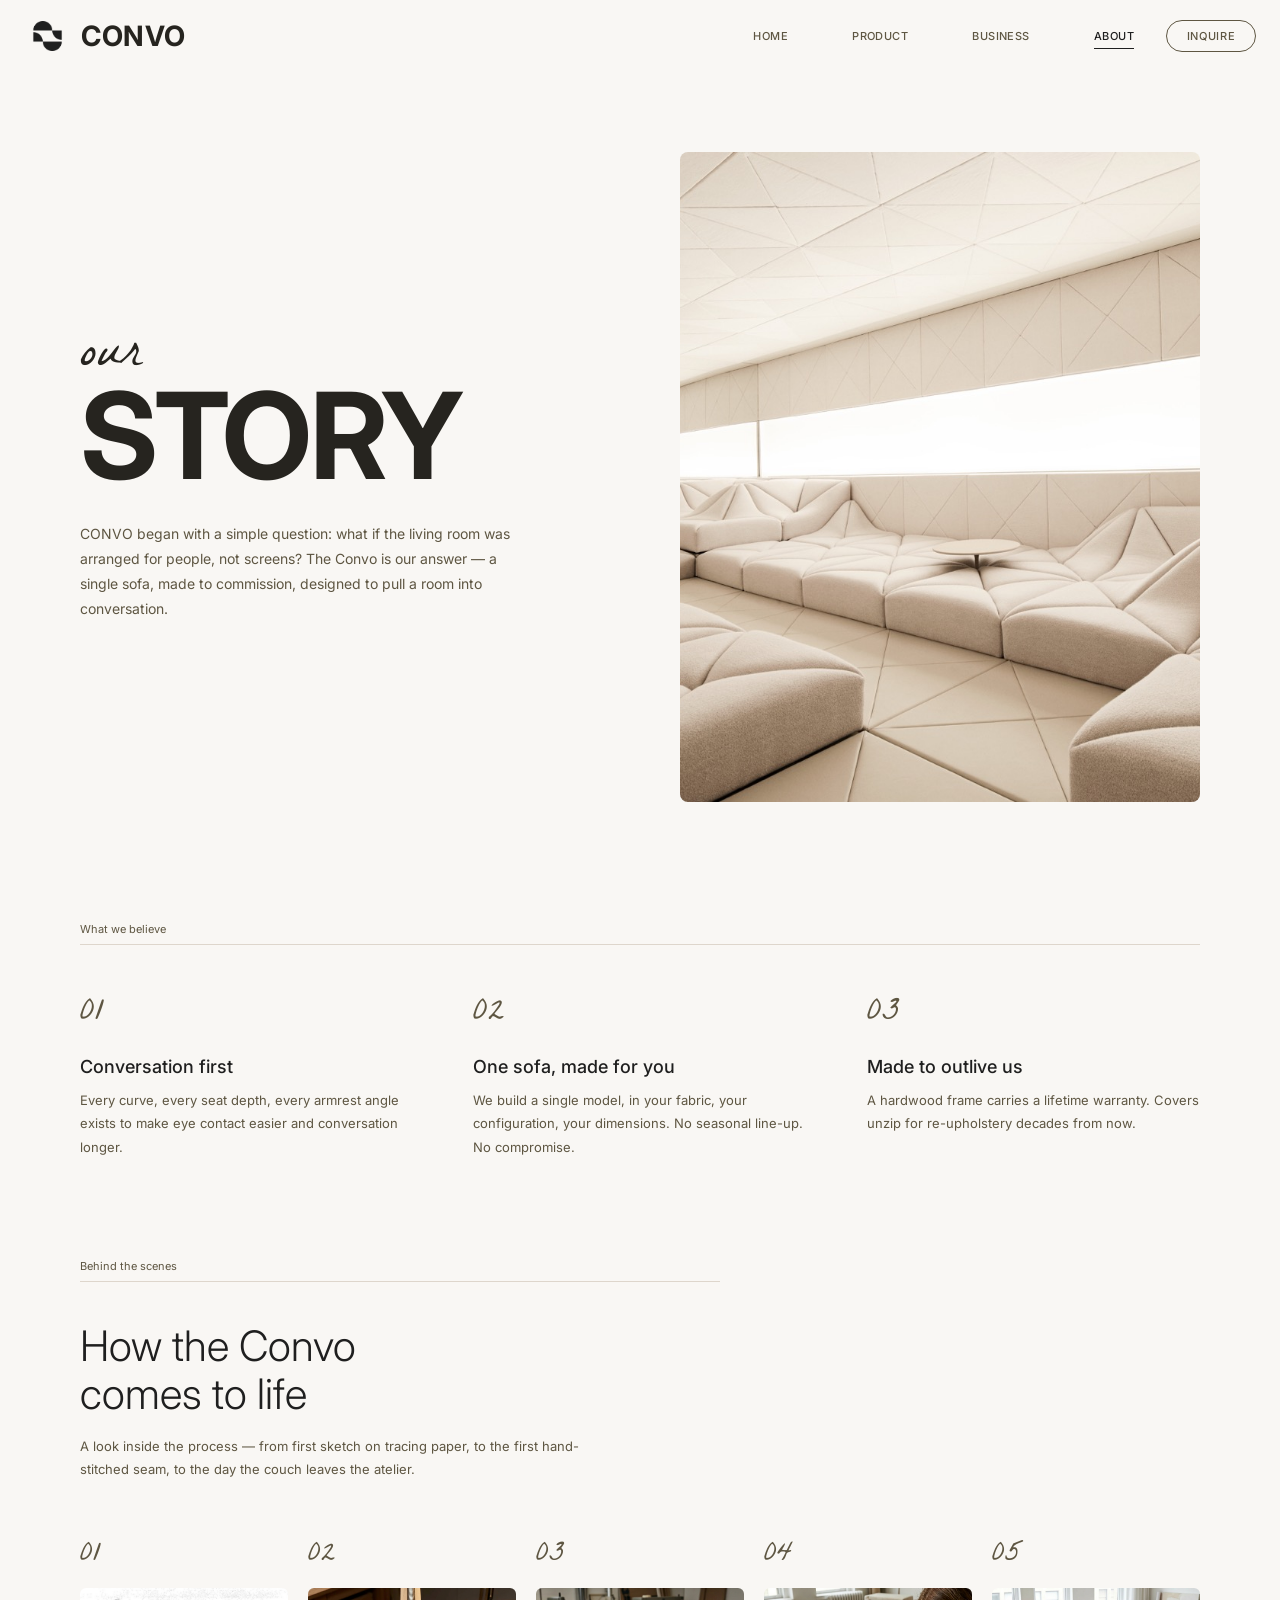
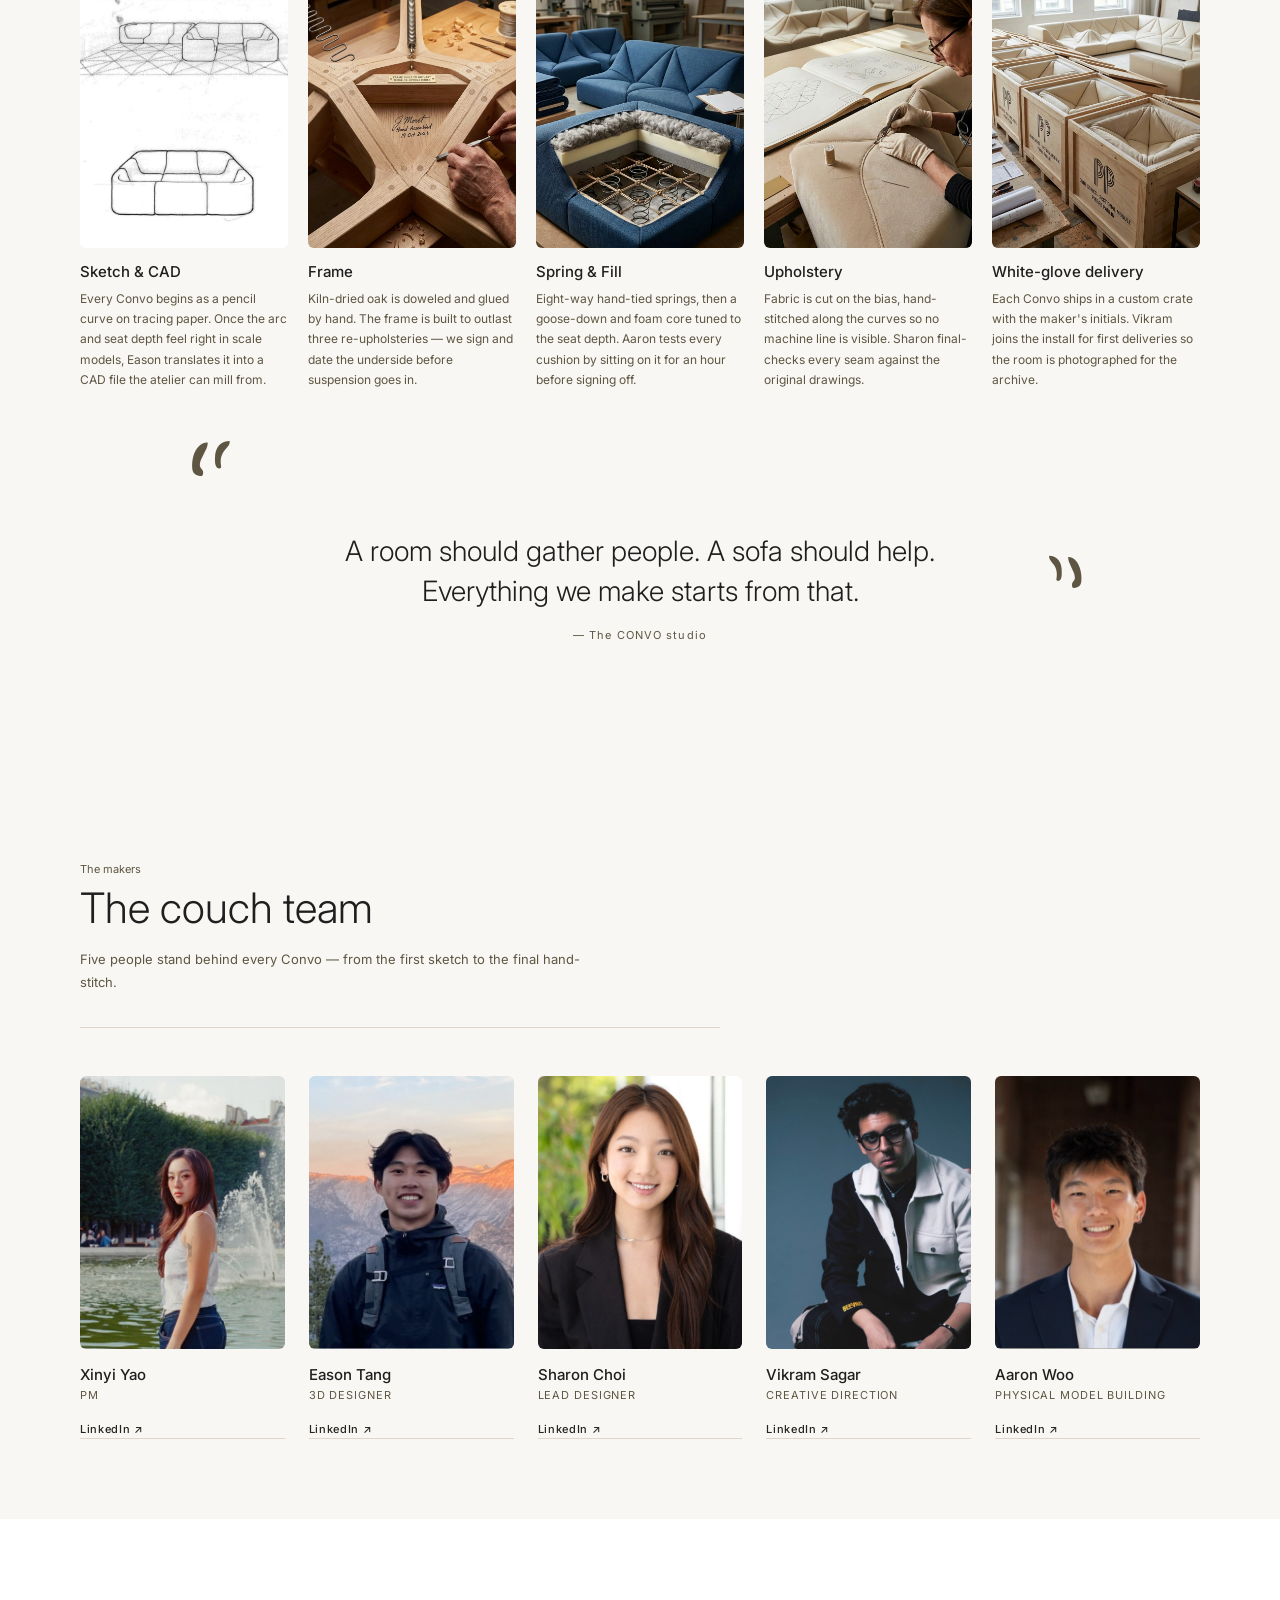
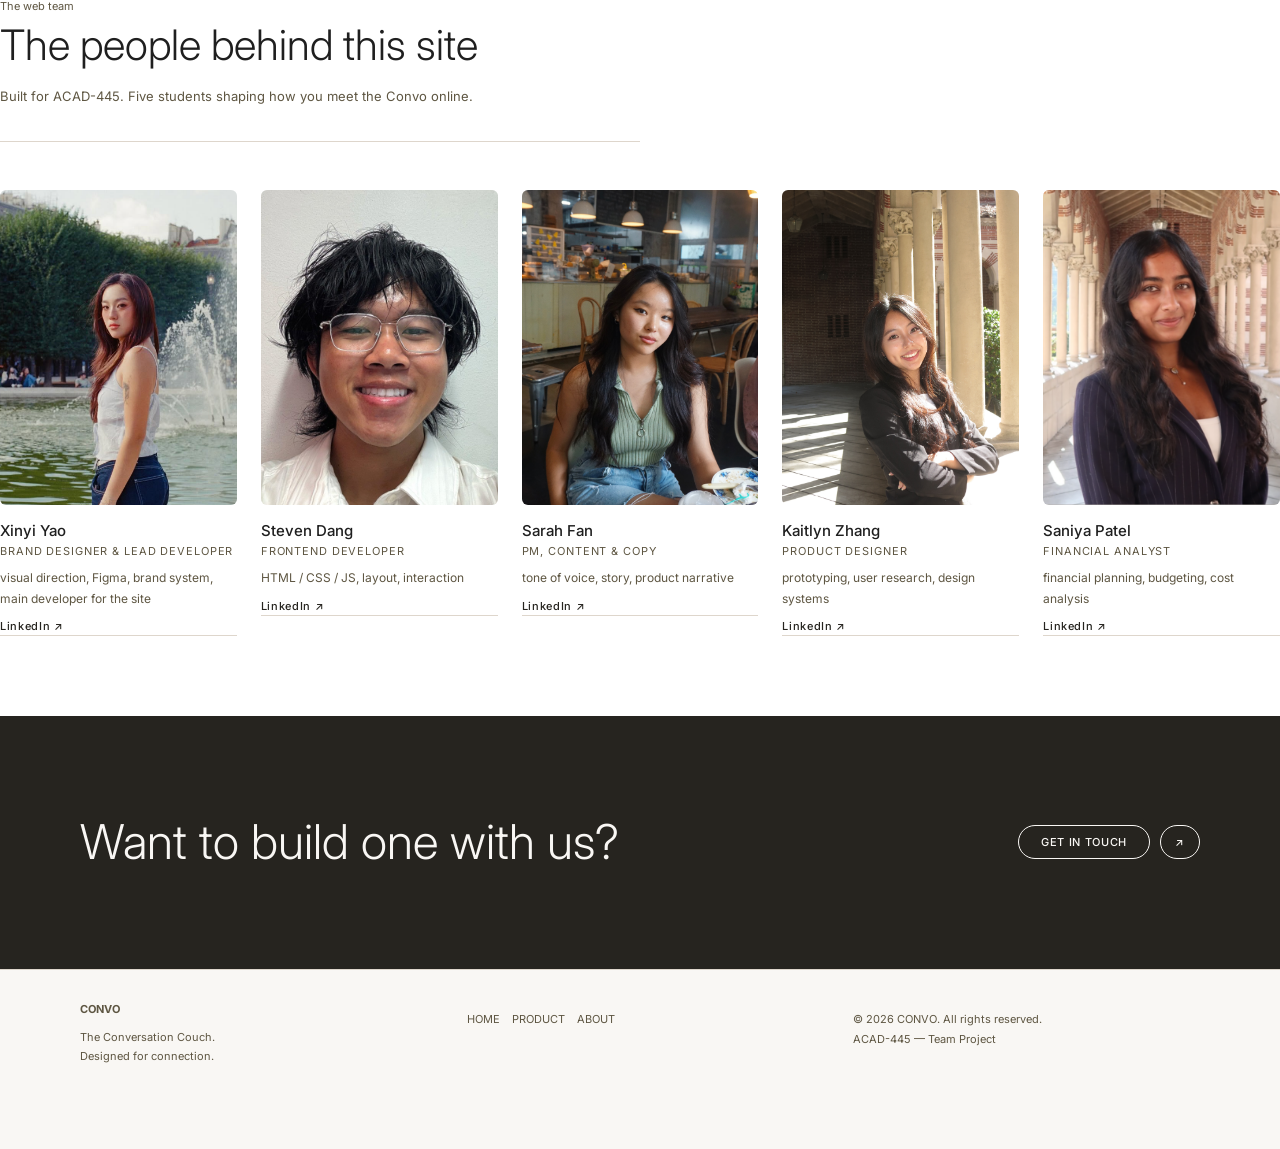
==== commit 121203a2: "Final" ====
--- a/about.html
+++ b/about.html
@@ -3,7 +3,9 @@
   <head>
     <meta charset="UTF-8" />
     <meta name="viewport" content="width=device-width, initial-scale=1.0" />
-    <link rel="icon" type="image/png" href="assets/Convo Logo.png" />
+    <link rel="icon" type="image/png" href="favicon.png?v=2" />
+    <link rel="shortcut icon" type="image/png" href="favicon.png?v=2" />
+    <link rel="apple-touch-icon" href="favicon.png?v=2" />
     <title>CONVO — About</title>
     <link rel="preconnect" href="https://fonts.googleapis.com" />
     <link rel="preconnect" href="https://fonts.gstatic.com" crossorigin />
@@ -78,6 +80,73 @@
       </div>
     </section>
 
+    <!-- BEHIND THE SCENES -->
+    <section class="behind" id="behind">
+      <div class="behind__header">
+        <p class="details__eyebrow">Behind the scenes</p>
+        <div class="mission__rule"></div>
+        <h2 class="behind__title">How the Convo<br />comes to life</h2>
+        <p class="behind__lede">
+          A look inside the process — from first sketch on tracing paper,
+          to the first hand-stitched seam, to the day the couch leaves
+          the atelier.
+        </p>
+      </div>
+
+      <div class="behind__grid">
+        <article class="behind__step">
+          <p class="behind__num">01</p>
+          <div class="behind__photo" style="background-image: url('assets/bts01.png');"></div>
+          <h3 class="behind__step-title">Sketch &amp; CAD</h3>
+          <p class="behind__step-body">
+            Every Convo begins as a pencil curve on tracing paper. Once
+            the arc and seat depth feel right in scale models, Eason
+            translates it into a CAD file the atelier can mill from.
+          </p>
+        </article>
+        <article class="behind__step">
+          <p class="behind__num">02</p>
+          <div class="behind__photo" style="background-image: url('assets/bts02.png');"></div>
+          <h3 class="behind__step-title">Frame</h3>
+          <p class="behind__step-body">
+            Kiln-dried oak is doweled and glued by hand. The frame is
+            built to outlast three re-upholsteries — we sign and date
+            the underside before suspension goes in.
+          </p>
+        </article>
+        <article class="behind__step">
+          <p class="behind__num">03</p>
+          <div class="behind__photo" style="background-image: url('assets/bts03.png');"></div>
+          <h3 class="behind__step-title">Spring &amp; Fill</h3>
+          <p class="behind__step-body">
+            Eight-way hand-tied springs, then a goose-down and foam
+            core tuned to the seat depth. Aaron tests every cushion by
+            sitting on it for an hour before signing off.
+          </p>
+        </article>
+        <article class="behind__step">
+          <p class="behind__num">04</p>
+          <div class="behind__photo" style="background-image: url('assets/bts04.png');"></div>
+          <h3 class="behind__step-title">Upholstery</h3>
+          <p class="behind__step-body">
+            Fabric is cut on the bias, hand-stitched along the curves
+            so no machine line is visible. Sharon final-checks every
+            seam against the original drawings.
+          </p>
+        </article>
+        <article class="behind__step">
+          <p class="behind__num">05</p>
+          <div class="behind__photo" style="background-image: url('assets/bts05.png');"></div>
+          <h3 class="behind__step-title">White-glove delivery</h3>
+          <p class="behind__step-body">
+            Each Convo ships in a custom crate with the maker's
+            initials. Vikram joins the install for first deliveries
+            so the room is photographed for the archive.
+          </p>
+        </article>
+      </div>
+    </section>
+
     <!-- MANIFESTO -->
     <section class="manifesto">
       <p class="manifesto__mark">&ldquo;</p>
--- a/main.css
+++ b/main.css
@@ -1578,6 +1578,122 @@
   color: var(--muted);
   line-height: 1.7;
 }
+/* =============== BEHIND THE SCENES =============== */
+.behind {
+  max-width: 1440px;
+  margin: 60px auto 40px;
+  padding: 0 80px;
+}
+.behind__header {
+  margin-bottom: 48px;
+  max-width: 640px;
+}
+.behind__title {
+  font-size: 42px;
+  font-weight: 300;
+  color: var(--ink);
+  line-height: 1.15;
+  margin: 8px 0 16px;
+}
+.behind__lede {
+  font-size: 13px;
+  color: var(--muted);
+  line-height: 1.8;
+  max-width: 520px;
+}
+.behind__grid {
+  display: grid;
+  grid-template-columns: repeat(5, 1fr);
+  gap: 20px;
+}
+.behind__step { display: flex; flex-direction: column; }
+.behind__num {
+  font-family: "La Belle Aurore", cursive;
+  font-size: 28px;
+  color: var(--muted);
+  margin-bottom: 6px;
+}
+.behind__photo {
+  aspect-ratio: 4 / 5;
+  background-color: var(--placeholder);
+  background-size: cover;
+  background-position: center;
+  background-repeat: no-repeat;
+  border-radius: 6px;
+  margin-bottom: 14px;
+}
+.behind__step-title {
+  font-size: 15px;
+  font-weight: 500;
+  color: var(--ink);
+  margin-bottom: 8px;
+}
+.behind__step-body {
+  font-size: 12px;
+  color: var(--muted);
+  line-height: 1.7;
+}
+
+@media (max-width: 1100px) {
+  .behind { padding: 0 24px; }
+  .behind__grid { grid-template-columns: repeat(2, 1fr); }
+  .behind__title { font-size: 32px; }
+}
+@media (max-width: 600px) {
+  .behind__grid { grid-template-columns: 1fr; }
+}
+
+/* =============== LIGHTBOX =============== */
+.lightbox {
+  position: fixed;
+  inset: 0;
+  z-index: 9000;
+  background: rgba(31, 31, 31, 0.92);
+  display: flex;
+  align-items: center;
+  justify-content: center;
+  padding: 40px;
+  animation: lightboxFade 0.2s ease;
+}
+.lightbox[hidden] { display: none; }
+@keyframes lightboxFade {
+  from { opacity: 0; }
+  to { opacity: 1; }
+}
+.lightbox__img {
+  max-width: 90vw;
+  max-height: 85vh;
+  border-radius: 6px;
+  box-shadow: 0 20px 60px rgba(0, 0, 0, 0.5);
+}
+.lightbox__close,
+.lightbox__nav {
+  position: absolute;
+  background: rgba(255, 255, 255, 0.12);
+  color: #fff;
+  border: 1px solid rgba(255, 255, 255, 0.25);
+  width: 48px;
+  height: 48px;
+  border-radius: 999px;
+  font-size: 16px;
+  cursor: pointer;
+  font-family: inherit;
+  transition: background 0.2s;
+}
+.lightbox__close:hover,
+.lightbox__nav:hover { background: rgba(255, 255, 255, 0.25); }
+.lightbox__close { top: 24px; right: 24px; }
+.lightbox__nav { top: 50%; transform: translateY(-50%); }
+.lightbox__nav--prev { left: 24px; }
+.lightbox__nav--next { right: 24px; }
+@media (max-width: 600px) {
+  .lightbox { padding: 16px; }
+  .lightbox__close, .lightbox__nav { width: 40px; height: 40px; }
+  .lightbox__close { top: 12px; right: 12px; }
+  .lightbox__nav--prev { left: 8px; }
+  .lightbox__nav--next { right: 8px; }
+}
+
 .member__link {
   display: inline-block;
   margin-top: 10px;
